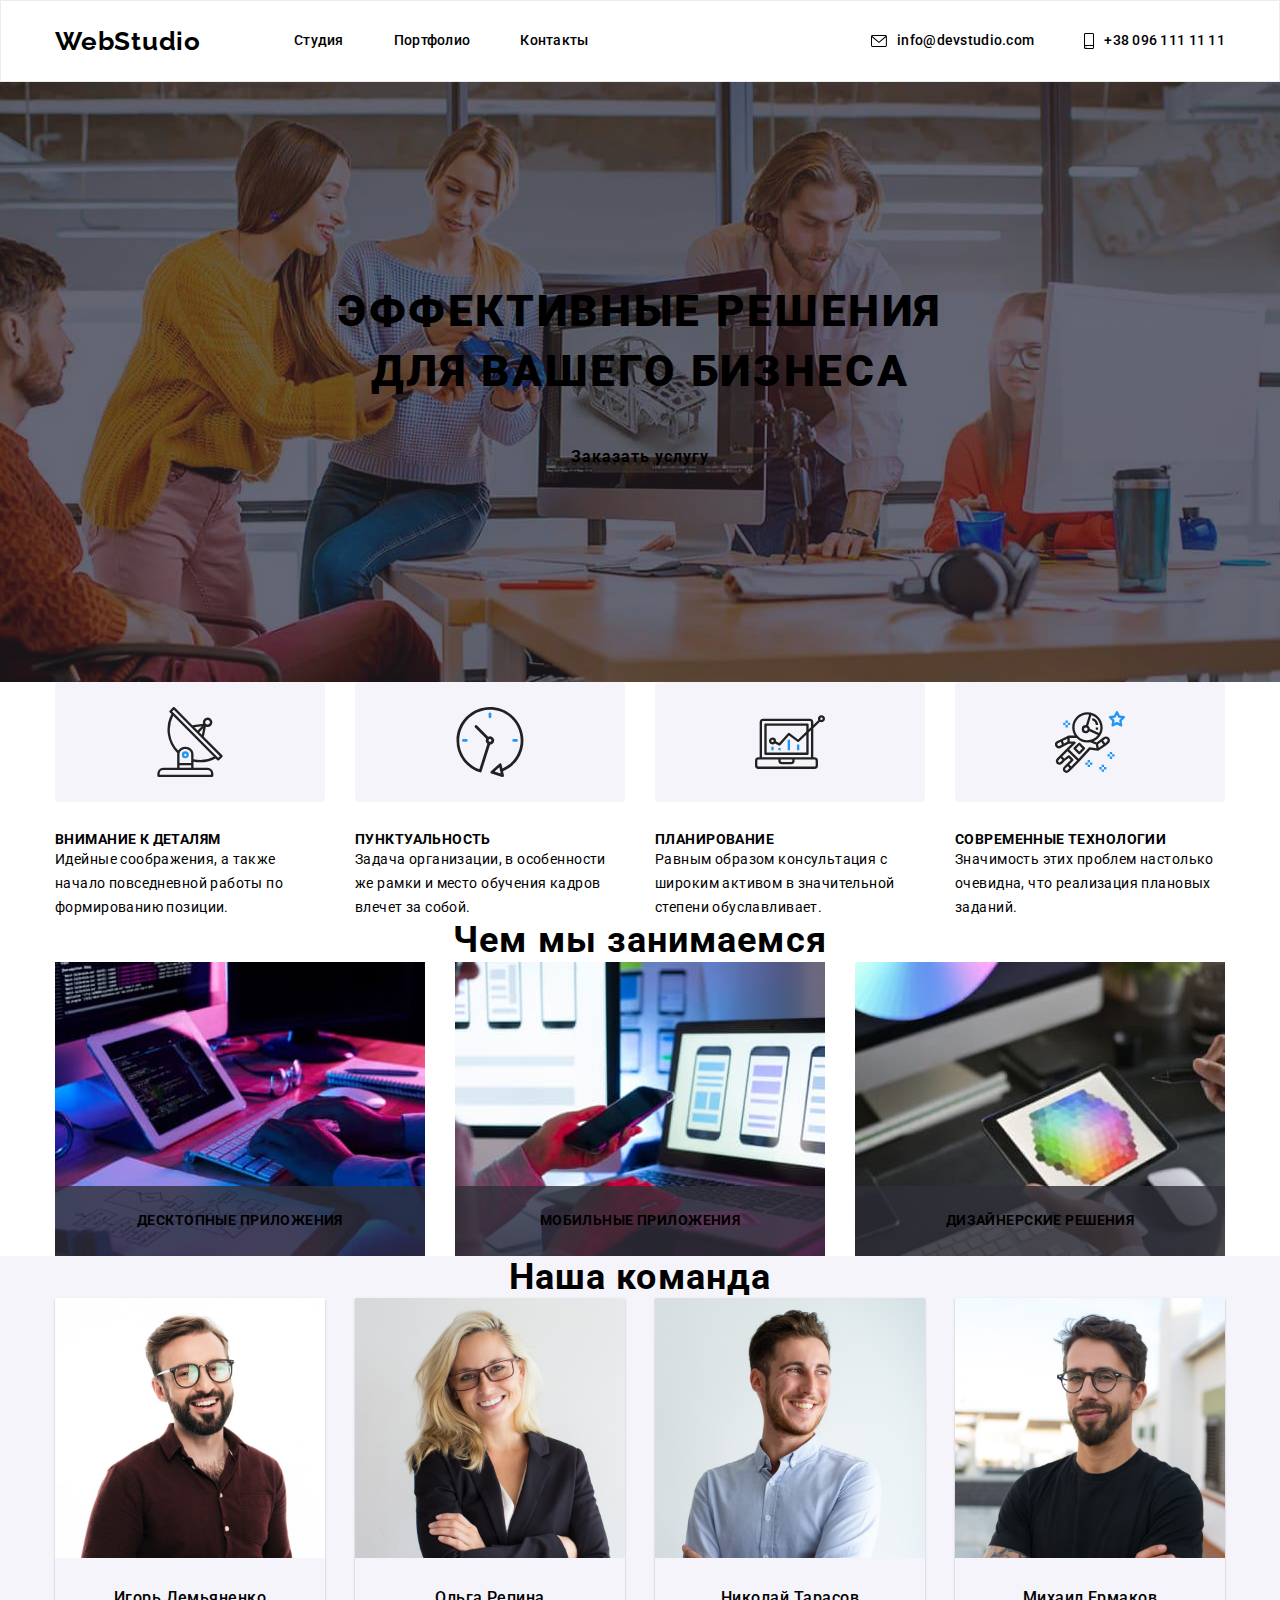
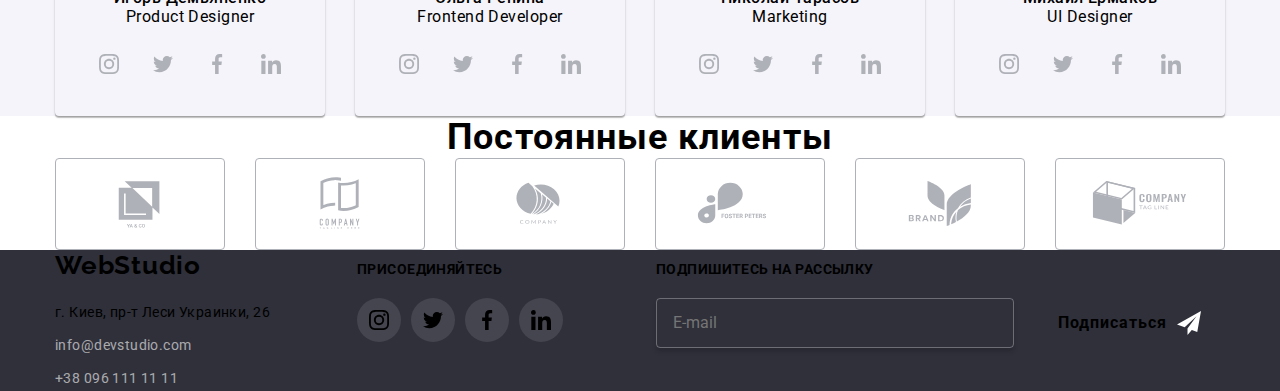
==== index.html @ 2fe1b552 "підключила main.min.css" ====
<!DOCTYPE html>
<html lang="ru">

<head>
    <meta charset="UTF-8">
    <meta http-equiv="X-UA-Compatible" content="IE=edge">
    <meta name="viewport" content="width=device-width, initial-scale=1.0">
    <link rel="stylesheet" href="https://cdnjs.cloudflare.com/ajax/libs/modern-normalize/1.1.0/modern-normalize.min.css">
    <link rel="preconnect" href="https://fonts.googleapis.com">
    <link rel="preconnect" href="https://fonts.gstatic.com" crossorigin>
    <link
        href="https://fonts.googleapis.com/css2?family=Montserrat:wght@400;700&family=Raleway:wght@700&family=Roboto:wght@400;500;700;900&display=swap"
        rel="stylesheet">
    <!-- <link rel="stylesheet" href="./css/styles.css"> -->
    <link rel="stylesheet" href="./css/main.min.css">
    <title>WebStudio</title>
</head>

<body>
    <!-- Шапкpа страницы -->
    <header class="header">
        <div class="container">
        <nav class="navigation">
            <a href="./index.html" class="logo-blue link">Web<span class="logo-black link">Studio</span></a>
            <ul class="site-navigation-list">
                <li class="header-item-site"><a class="site-navigation current link" href="./index.html"><span class="studio-blue">Студия</span></a></li>
                <li class="header-item-site"><a class="site-navigation link" href="./portfolio.html">Портфолио</a></li>
                <li class="header-item-site"><a class="site-navigation link" href="">Контакты</a></li>
            </ul>
        </nav>
            <ul class="auth-navigation-list">
                <li class="header-item-auth">
                    <a class="auth-navigation link" href="mail:info@devstudio.com">
                        <svg class="auth-navigation-icon" width="16" height="12">
                            <use href="./images/icons.svg#icon-envelope"></use>
                        </svg>info@devstudio.com
                    </a>
                </li>
                <li class="header-item-auth">
                    <a class="auth-navigation link" href="tel:+380961111111">
                        <svg class="auth-navigation-icon" width="10" height="16">
                            <use href="./images/icons.svg#icon-smartphone"></use>
                        </svg>+38 096 111 11 11
                    </a>
                </li>
            </ul>
        </div>    
    </header>
    <!-- Уникальный контент страницы -->
    <main>
    <!-- Герой -->
        <section class="hero">
            <div class="container">
            <h1 class="hero-title">Эффективные решения для вашего бизнеса</h1>
            <button type="button" class="hero-btn" data-modal-open>Заказать услугу</button>
            </div>
        </section>
        <section class="block-our-featires">
            <div class="container">
            <h2 class="visually-hidden">Наши особенности</h2>
            <ul class="list-our-featires">
                <li class="blok-title-list icon-antenna">
                    <h3 class="block-title-text">Внимание к деталям</h3>
                    <p class="block-title-text-about">Идейные соображения, а также начало повседневной работы по формированию позиции.</p>
                </li>
                <li class="blok-title-list icon-clock">
                    <h3 class="block-title-text">Пунктуальность</h3>
                    <p class="block-title-text-about">Задача организации, в особенности же рамки и место обучения кадров влечет за собой.</p>
                </li>
                <li class="blok-title-list icon-diagram">
                    <h3 class="block-title-text">Планирование</h3>
                    <p class="block-title-text-about">Равным образом консультация с широким активом в значительной степени обуславливает.</p>
                </li>
                <li class="blok-title-list icon-astronaut">
                    <h3 class="block-title-text">Современные технологии</h3>
                    <p class="block-title-text-about">Значимость этих проблем настолько очевидна, что реализация плановых заданий.</p>
                </li>
            </ul>
        </div>
        </section>
        <section class="block section">
            <div class="container">
            <h2 class="block-title">Чем мы занимаемся</h2>
            <ul class="block-list">
                <li class="blok-item">
                    <img src="./images/services-img-1.jpg" alt="Ноутбук" width="370">
                    <p class="images-description">ДЕСКТОПНЫЕ ПРИЛОЖЕНИЯ</p>
                </li>
                <li class="blok-item">
                    <img src="./images/services-img-2.jpg" alt="Андроид" width="370">
                    <p class="images-description">МОБИЛЬНЫЕ ПРИЛОЖЕНИЯ</p>
                </li>
                <li class="blok-item">
                    <img src="./images/services-img-3.jpg" alt="Планшет" width="370">
                    <p class="images-description">ДИЗАЙНЕРСКИЕ РЕШЕНИЯ</p>
                </li>
            </ul>
            </div>
        </section>
        <section class="block-our-team section">
            <div class="container">
            <h2 class="block-title">Наша команда</h2>
            <ul class="feature-list">
                <li class="feature-list-blok"><img class="feature-list-imges" src="./images/our-team-img-1.jpg" alt="Дизайнер" width="270" height="260">
                <div class="team-name-text">
                    <h3 class="name">Игорь Демьяненко</h3>
                    <p class="text" lang="en">Product Designer</p>
                    <ul class="social-networks">
                        <li class="social-networks-item">
                            <a href="" class="social-networks-link">
                                <svg class="social-networks-icon" width="20" height="20">
                                    <use href="./images/icons.svg#icon-instagram"></use>
                                </svg>
                            </a>
                        </li>
                        <li class="social-networks-item">
                            <a href="" class="social-networks-link">
                                <svg class="social-networks-icon" width="20" height="20">
                                    <use href="./images/icons.svg#icon-twitter"></use>
                                </svg>
                            </a>
                        </li>
                        <li class="social-networks-item">
                            <a href="" class="social-networks-link">
                                <svg class="social-networks-icon" width="20" height="20">
                                    <use href="./images/icons.svg#icon-facebook"></use>
                                </svg>
                            </a>
                        </li>
                        <li class="social-networks-item">
                            <a href="" class="social-networks-link">
                                <svg class="social-networks-icon" width="20" height="20">
                                    <use href="./images/icons.svg#icon-linkedin"></use>
                                </svg>
                            </a>
                        </li>              
                    </ul>    
                </div>
                </li>
                <li class="feature-list-blok"><img class="feature-list-imges" src="./images/our-team-img-2.jpg" alt="Разработчик" width="270" height="260">
                <div class="team-name-text">
                    <h3 class="name">Ольга Репина</h3>
                    <p class="text" lang="en">Frontend Developer</p>
                    <ul class="social-networks">
                        <li class="social-networks-item">
                            <a href="" class="social-networks-link">
                                <svg class="social-networks-icon" width="20" height="20">
                                    <use href="./images/icons.svg#icon-instagram"></use>
                                </svg>
                            </a>
                        </li>
                        <li class="social-networks-item">
                            <a href="" class="social-networks-link">
                                <svg class="social-networks-icon" width="20" height="20">
                                    <use href="./images/icons.svg#icon-twitter"></use>
                                </svg>
                            </a>
                        </li>
                        <li class="social-networks-item">
                            <a href="" class="social-networks-link">
                                <svg class="social-networks-icon" width="20" height="20">
                                    <use href="./images/icons.svg#icon-facebook"></use>
                                </svg>
                            </a>
                        </li>
                        <li class="social-networks-item">
                            <a href="" class="social-networks-link">
                                <svg class="social-networks-icon" width="20" height="20">
                                    <use href="./images/icons.svg#icon-linkedin"></use>
                                </svg>
                            </a>
                        </li>              
                    </ul>    
                </div>
                </li>
                <li class="feature-list-blok"><img class="feature-list-imges" src="./images/our-team-img-3.jpg" alt="Маркетолог" width="270" height="260">
                <div class="team-name-text">
                    <h3 class="name">Николай Тарасов</h3>
                    <p class="text" lang="en">Marketing</p>
                    <ul class="social-networks">
                        <li class="social-networks-item">
                            <a href="" class="social-networks-link">
                                <svg class="social-networks-icon" width="20" height="20">
                                    <use href="./images/icons.svg#icon-instagram"></use>
                                </svg>
                            </a>
                        </li>
                        <li class="social-networks-item">
                            <a href="" class="social-networks-link">
                                <svg class="social-networks-icon" width="20" height="20">
                                    <use href="./images/icons.svg#icon-twitter"></use>
                                </svg>
                            </a>
                        </li>
                        <li class="social-networks-item">
                            <a href="" class="social-networks-link">
                                <svg class="social-networks-icon" width="20" height="20">
                                    <use href="./images/icons.svg#icon-facebook"></use>
                                </svg>
                            </a>
                        </li>
                        <li class="social-networks-item">
                            <a href="" class="social-networks-link">
                                <svg class="social-networks-icon" width="20" height="20">
                                    <use href="./images/icons.svg#icon-linkedin"></use>
                                </svg>
                            </a>
                        </li>              
                    </ul>    
                </div>
                </li>
                <li class="feature-list-blok"><img class="feature-list-imges" src="./images/our-team-img-4.jpg" alt="Дизайнер интерфейсов" width="270" height="260">
                <div class="team-name-text">
                    <h3 class="name">Михаил Ермаков</h3>
                    <p class="text" lang="en">UI Designer</p>
                    <ul class="social-networks">
                        <li class="social-networks-item">
                            <a href="" class="social-networks-link">
                                <svg class="social-networks-icon" width="20" height="20">
                                    <use href="./images/icons.svg#icon-instagram"></use>
                                </svg>
                            </a>
                        </li>
                        <li class="social-networks-item">
                            <a href="" class="social-networks-link">
                                <svg class="social-networks-icon" width="20" height="20">
                                    <use href="./images/icons.svg#icon-twitter"></use>
                                </svg>
                            </a>
                        </li>
                        <li class="social-networks-item">
                            <a href="" class="social-networks-link">
                                <svg class="social-networks-icon" width="20" height="20">
                                    <use href="./images/icons.svg#icon-facebook"></use>
                                </svg>
                            </a>
                        </li>
                        <li class="social-networks-item">
                            <a href="" class="social-networks-link">
                                <svg class="social-networks-icon" width="20" height="20">
                                    <use href="./images/icons.svg#icon-linkedin"></use>
                                </svg>
                            </a>
                        </li>              
                    </ul>    
                </div>
                </li>
            </ul>
            </div>
        </section>
        <section class="block section">
            <div class="container">
            <h2 class="block-title">Постоянные клиенты</h2>
            <ul class="block-list-regular-customers">
                <li class="regular-customers-item">
                    <a href="" class="regular-customers-link">
                        <svg class="regular-costomers-icon" width="106" height="60">
                            <use href="./images/icons.svg#icon-yaco"></use>
                        </svg>
                    </a>
                </li>
                <li class="regular-customers-item">
                    <a href="" class="regular-customers-link">
                        <svg class="regular-costomers-icon" width="106" height="60">
                            <use href="./images/icons.svg#icon-tagline-here"></use>
                        </svg>
                    </a>
                </li>
                <li class="regular-customers-item">
                    <a href="" class="regular-customers-link">
                        <svg class="regular-costomers-icon" width="106" height="60">
                            <use href="./images/icons.svg#icon-company"></use>
                        </svg>
                    </a>
                </li>
                <li class="regular-customers-item">
                    <a href="" class="regular-customers-link" >
                        <svg class="regular-costomers-icon" width="106" height="60">
                            <use href="./images/icons.svg#icon-foster-peters"></use>
                        </svg>
                    </a>
                </li>
                <li class="regular-customers-item">
                    <a href="" class="regular-customers-link">
                        <svg class="regular-costomers-icon" width="106" height="60">
                            <use href="./images/icons.svg#icon-brand"></use>
                        </svg>
                    </a>
                </li>
                <li class="regular-customers-item">
                    <a href="" class="regular-customers-link">
                        <svg class="regular-costomers-icon" width="106" height="60">
                            <use href="./images/icons.svg#icon-tag-line"></use>
                        </svg>
                    </a>
                </li>                
            </ul>
            </div>
        </section>
    </main>
    <!-- Подвал страницы -->
    <footer class="footer">
        <div class="container">
            <div class="footer-options">
            <a href="./index.html" class="logo-blue link">Web<span class="logo-white link">Studio</span></a>
            <address class="location">
            <p class="location-text">г. Киев, пр-т Леси Украинки, 26</p>
            <ul>
                <li class="location-list-general"><a class="location-list link" href="mail:info@devstudio.com">info@devstudio.com</a></li>
                <li class="location-list-general"><a class="location-list link" href="tel:+380961111111">+38 096 111 11 11</a></li>
            </ul>
            </address>
            </div>
            <div class="footer-options">
            <strong class="join-text">ПРИСОЕДИНЯЙТЕСЬ</strong>
            <ul class="social-networks">
                <li class="social-networks-item">
                    <a href="" class="social-networks-link join-color">
                        <svg class="social-networks-icon" width="20" height="20">
                            <use href="./images/icons.svg#icon-instagram"></use>
                        </svg>
                    </a>
                </li>
                <li class="social-networks-item">
                    <a href="" class="social-networks-link join-color">
                        <svg class="social-networks-icon" width="20" height="20">
                            <use href="./images/icons.svg#icon-twitter"></use>
                        </svg>
                    </a>
                </li>
                <li class="social-networks-item">
                    <a href="" class="social-networks-link join-color">
                        <svg class="social-networks-icon" width="20" height="20">
                            <use href="./images/icons.svg#icon-facebook"></use>
                        </svg>
                    </a>
                </li>
                <li class="social-networks-item">
                    <a href="" class="social-networks-link join-color">
                        <svg class="social-networks-icon" width="20" height="20">
                            <use href="./images/icons.svg#icon-linkedin"></use>
                        </svg>
                    </a>
                </li>              
            </ul>  
            </div>
            <div class="options">
                <strong class="join-text">ПОДПИШИТЕСЬ НА РАССЫЛКУ</strong>
                <div class="subscription">
                    <input type="email" 
                    class="subscription-input" 
                    name="user-mail"
                    placeholder="E-mail"/>
                    <button type="submit" class="subscription-btn hero-btn">Подписаться
                    <svg class="button-icon-subscribe" width="24" height="24">
                        <use href="./images/icons.svg#icon-subscribe"></use>
                    </svg></button>
                </div>            
            </div>
        </div>
    </footer>
    <!--Модальное окно-->
    <div class="bacdrop is-hidden" data-modal>
        <div class="modal">
            <button type="button" class="modal-close-btn" data-modal-close>
                <svg class="button-close-icon" width="18" height="18">
                    <use href="./images/icons.svg#icon-close-black"></use>
                </svg>
            </button>
            <p class="modall-title">Оставьте свои данные, мы вам перезвоним</p>
            <form class="modall-form" autocomplete="off">
            <label class="title-input" for="user-name">Имя
                <span class="input-wrap">
                <input type="text" class="modall-input" 
                    name="user-name" 
                    id="user-name" 
                    required/>
                    <svg class="input-icon" width="18" height="18">
                        <use href="./images/icons.svg#icon-person-black"></use>
                    </svg>
                </span>        
            </label>        
            <label class="title-input" for="user-tel">Телефон
                <span class="input-wrap">        
                <input type="tel" class="modall-input" 
                    name="user-tel" id="user-tel"
                    required
                    minlength="10"
                    title="+380 (95) 111-11-11"
                    pattern="[\+]\d{3}\s[\(]\d{2}[\)]\s\d{3}[\-]\d{2}[\-]\d{2}"/>
                    <svg class="input-icon" width="18" height="18">
                        <use href="./images/icons.svg#icon-phone-black"></use>
                    </svg>
                </span>    
            </label>
            <label class="title-input" for="user-mail">Почта
                <span class="input-wrap">    
                <input type="email" class="modall-input" 
                    name="user-mail" id="user-mail"/>
                    <svg class="input-icon" width="18" height="18">
                        <use href="./images/icons.svg#icon-email-black"></use>
                    </svg>
                </span>    
            </label>
            <label class="title-input" for="modal-text">Комментарий
                <textarea name="modal-text" 
                id="modal-text" 
                class="modal-text"
                placeholder="Введите текст"></textarea>
            </label>
            <div class="modal-field">
            <input type="checkbox" class="input-chek visually-hidden" name="privacy" id="privacy" >
            <label for="privacy" class="check-text">Соглашаюсь с рассылкой и принимаю&nbsp<a href="">Условия договора</a>
            </label>
            </div>
               <button type="submit" class="modall-btn hero-btn">Отправить</button>

            </form>
    </div>
    <script src="./js/modal.js"></script>
</body>

</html>
---- css/styles.css ----
:root {
--primary-text-color: #212121;
--title-text-color: #757575;
--accent-color: #2196F3;
--hero-text-color: #FFFFFF;
--typical-margin-mini: 4px;
--typical-margin-midi: 10px;
--typical-margin-maxi: 50px;
--typical-padding-midi: 60px;
--typical-padding-maxi: 94px;
--time-variable: cubic-bezier(0.4, 0, 0.2, 1);
}

p,
h1,
h2,
h3,
h4,
h5,
h6 {
    margin: 0;
}

ul,
ol {
    margin: 0;
    padding-left: 0;
}
body {
    font-family: Roboto, Tahoma, sans-serif;
    color: var(--title-text-color);
    font-weight: 400;
    font-size: 14px;
    line-height: 1.71;
    letter-spacing: 0.03em;

    margin: 0;
}
 img {
     display: block;
 }

.visually-hidden {
    position: absolute;
    white-space: nowrap;
    width: 1px;
    height: 1px;
    overflow: hidden;
    border: 0;
    padding: 0;
    clip: rect(0 0 0 0);
    clip-path: inset(50%);
    margin: -1px;
}

.container {
    width: 1200px;
    padding-left: 15px;
    padding-right: 15px;
    margin: 0 auto;
}


/*-----------------------HEADER----------------------*/

header { 
    background-color: var(--hero-text-color);
    border: 1px solid #ECECEC;
}
        
ul {
    list-style: none;
}

.link {
    text-decoration: none;
}

.section {
    padding-top:var(--typical-padding-maxi);
    padding-bottom:var(--typical-padding-maxi);
}  
    
.logo-blue {
    display: flex;
    align-items: center;

        
    color: var(--accent-color);
    font-family: Raleway, Tahoma, sans-serif;
    font-weight: 700;
    font-size: 26px;
    line-height: 1.19;
    letter-spacing: 0.03em;

    margin-right: 93px;
}

.logo-black {
    color: #000000;
} 

.studio-blue {
    color: var(--accent-color);
}

.portfolio-blue {
    color: var(--accent-color);
}

.header .container {  
    display: flex;
    align-items: center;    
}
 
.navigation {
    display: flex;    
}

.site-navigation-list {
    display: flex;
    align-items: center;
}

.header-item-site:not(:last-child) {
    margin-right: 50px;
}

.header-item-site {
    position: relative;
}

.current::after {
    content: "";
    position: absolute;
    bottom: -1px;
    display: block;
    width: 100%;
    height: 4px;  
    border-radius: 4px;    
    background-color: var(--accent-color);
}

.site-navigation {
    transition: color 250ms var(--time-variable);

    display:block;

    color: var(--primary-text-color);
    font-weight: 500;
    font-size: 14px;
    line-height: 1.14;
    letter-spacing: 0.02em;

    padding-top: 32px;
    padding-bottom: 32px;
}

.site-navigation:hover,
.site-navigation:focus {
    color: var(--accent-color);
}

.auth-navigation-list {
    display: flex;
    margin-left: auto;   
}

.header-item-auth:not(:first-child) {
    margin-left: 50px;
}

.auth-navigation {
    transition: color 250ms var(--time-variable);

    color: var(--title-text-color);
    font-weight: 500;
    font-size: 14px;
    line-height: 1.14;
    letter-spacing: 0.02em;

    display: flex;
    justify-content: center;
    align-items: center;
    fill: #757575;
}

.auth-navigation-icon {
    fill: currentColor;
    margin-right: 10px;
}

.auth-navigation:hover,
.auth-navigation:focus {
    color: var(--accent-color);
    
}

/*-----------------------HERO----------------------*/
.hero {
    max-width: 1600px;
    margin-left: auto;
    margin-right: auto; 
    background-color: #2F303A;
    background-image: linear-gradient(
            rgba(47, 48, 58, 0.4),
            rgba(47, 48, 58, 0.4)), 
    url(../images/team-work-img.jpg);  
    background-repeat: no-repeat;  
    background-position: center;
    background-size: cover;
   
    padding-top: 200px;
    padding-bottom: 200px;
}    
   
.hero-title {
    color: var(--hero-text-color);
    font-weight: 900;
    font-size: 44px;
    line-height: 1.36;             
    text-align: center;
    letter-spacing: 0.06em;
    text-transform: uppercase; 

    max-width: 696px;
    margin-bottom: 30px;     
    margin-left: auto;
    margin-right: auto;      
}

.hero-btn {
    transition: box-shadow 250ms var(--time-variable), 
    background-color 250ms var(--time-variable);

    color: var(--hero-text-color);
    background-color: var(--accent-color);
       
    cursor: pointer;
    font-family: inherit;
    font-weight: 700;
    font-size: 16px;
    line-height: 1.88;            
    display: flex;
    align-items: center;
    text-align: center;
    letter-spacing: 0.06em;

    margin: 0 auto;
    display: block;  
    
    border: 0px;
    border-radius: 4px;
    padding: 10px 32px;
}

.hero-btn:hover,
.hero-btn:focus {
    background-color: #188CE8;
    box-shadow: 0px 4px 4px rgba(0, 0, 0, 0.15);
}



/*-----------------------SECTION----------------------*/
.block-our-featires {
    padding-top: var(--typical-padding-maxi);
}

.list-our-featires {
    display: flex;
    margin-right: -30px;
}

.blok-title-list {
    flex-basis: calc(100% / 4 - 30px);
    margin-right: 30px;

}

.block-title {
    color: var(--primary-text-color);
    font-weight: 700;
    font-size: 36px;
    line-height: 1.17;
    text-align: center;
    letter-spacing: 0.03em;
    
    margin-bottom: var(--typical-margin-maxi);
}

.blok-title-list::before{
    display: block;
    content: "";
    height: 120px;
    background-size: contain;
    background-repeat: no-repeat;
    background-position: center;
    background-color: #F5F4FA;
    border-radius: 4px;
    margin-bottom: 30px;
    background-size: 70px;
}

.icon-antenna::before {
    background-image: url(../images/antenna.svg);
}

.icon-clock::before {
    background-image: url(../images/clock.svg);
}

.icon-diagram::before {
    background-image: url(../images/diagram.svg);
}

.icon-astronaut::before {
    background-image: url(../images/astronaut.svg);
}

.block-title-text {
    color: var(--primary-text-color);
    font-weight: 700;
    font-size: 14px;
    line-height: 1.14;
    letter-spacing: 0.03em;
    text-transform: uppercase;

    margin-bottom: var(--typical-margin-midi);
 }

.block-title-text-about {
    max-width: 270px;
}

.block-list {
    display: flex;
    margin-left: -30px; 
    flex-wrap: wrap; 
}

.blok-item {
    flex-basis: calc(100% / 3 - 30px);
    margin-left: 30px;
    position: relative;
}

.images-description {
    display: flex;
    align-items: center;
    justify-content: center;
    position: absolute;

    width: 100%;
    height: 70px;
    background-color: rgba(47, 48, 58, 0.8);
    bottom: 0;
    text-transform: uppercase;
    
    font-weight: 700;    
    line-height: 1.17;
    
    color: var(--hero-text-color);
}

/*------------------SECTION OUR TEAM----------------------*/
.block-our-team {
    background-color: #F5F4FA;
}

.feature-list {
    display: flex;
    margin-left: -30px;
}

.feature-list-blok {
    box-shadow: 0px 1px 3px rgba(0, 0, 0, 0.12), 0px 1px 1px rgba(0, 0, 0, 0.14), 0px 2px 1px rgba(0, 0, 0, 0.2);
    border-radius: 0px 0px 4px 4px;
    background: var(--hero-text-color);
    flex-basis: calc(100% / 4 - 30px);
    margin-left: 30px;
}

.feature-list .name {
    color: var(--primary-text-color);
    font-weight: 500;
    font-size: 16px;
    line-height: 1.19;        
    text-align: center;
    letter-spacing: 0.03em;

    margin-bottom: var(--typical-margin-midi);
}

.team-name-text {
    padding-top: 30px;
    padding-bottom: 30px;
}

.feature-list .text {
    font-size: 16px;
    line-height: 1.19;
    text-align: center;
    letter-spacing: 0.03em;
    margin-bottom: 16px;
}

.social-networks{
    display: flex;
    justify-content: center;
}

.social-networks-item + .social-networks-item {
    margin-left: 10px;
}

.social-networks-link {
    transition: background-color 250ms var(--time-variable),
    fill 250ms var(--time-variable);

    display: flex;
    justify-content: center;
    align-items: center;
    width: 44px;
    height: 44px;
    border-radius: 50%;
    fill: #AFB1B8;
    background-color: var(--hero-text-color);
 } 

.social-networks-link:hover,
.social-networks-link:focus {
    background-color: var(--accent-color);   
    fill: var(--hero-text-color);
}

/*-----------------------SECTION REGULAR CUSTOMERS----------------*/
.block-list-regular-customers {
    display: flex;
    justify-content: center;
    margin-left: -30px;
}

.regular-customers-item {
    flex-basis: calc(100% / 6 - 30px);
    margin-left: 30px;
}

.regular-customers-link {
    transition: fill 250ms var(--time-variable),
    border 250ms var(--time-variable);


    display: flex;
    justify-content: center;
    align-items: center;
    height: 92px;
    border: 1px solid #AFB1B8;
    border-radius: 4px;
    fill: #AFB1B8;
}

.regular-customers-link:hover,
.regular-customers-link:focus {
    fill: var(--accent-color);
    border: 1px solid var(--accent-color);
}

/*-----------------------SECTION PORTFOLIO----------------------*/
.block-portfolio-list-btn {
    display: flex;
    justify-content: center;
    margin-bottom: 50px;
}

.block-portfolio-btn {
    transition: color 250ms var(--time-variable), 
    background-color 250ms var(--time-variable),
    box-shadow 250ms var(--time-variable);

    border-radius: 4px; 
    border: 0px solid transparent;
    color: var(--primary-text-color);
    background-color: #F5F4FA;
    cursor: pointer;
    font-family: inherit;
    font-weight: 500;
    font-size: 16px;
    line-height: 1.63;
    text-align: center;
    letter-spacing: 0.03em;

    padding: 6px 22px;
}

.portfolio-button:not(:last-child) {
    margin-right: 8px;
}

.block-portfolio-btn:hover,
.block-portfolio-btn:focus {
    color: var(--hero-text-color);
    background-color: var(--accent-color);
    box-shadow: 0px 2px 2px rgba(0, 0, 0, 0.12),
    0px 1px 2px rgba(0, 0, 0, 0.08),
    0px 3px 1px rgba(0, 0, 0, 0.1);
}

.block-portfolio-images{
    margin-bottom: 0px;
}

.block-portfolio-list .title {
    color: var(--primary-text-color);
    font-weight: 700;
    font-size: 18px;
    line-height: 2;
    letter-spacing: 0.06em;

    margin-bottom: var(--typical-margin-mini);
}

.block-portfolio-list .topic {
    font-size: 16px;
    line-height: 1.88;
    letter-spacing: 0.03em;
}

.block-portfolio-card {
    flex-basis: calc(100% / 3 - 30px);
    margin-left: 30px;
    margin-bottom: 30px;
 }

 .block-portfolio-link {
    transition: box-shadow 250ms var(--time-variable);

    display: block;
 }

.block-portfolio-link:hover,
.block-portfolio-link:focus {
    box-shadow: 1px 4px 6px rgba(0, 0, 0, 0.16),
     0px 4px 4px rgba(0, 0, 0, 0.06),
     0px 1px 1px rgba(0, 0, 0, 0.12);
}

.block-portfolio-link:hover .portfolio-top-text,
.block-portfolio-link:focus .portfolio-top-text {
    transform: translateY(0);  
}

.portfolio-top-wrap {
    position: relative;
    overflow: hidden;
}

.portfolio-top-text {
    display: flex;
    align-items: center;

    position: absolute;
    top: 0;
    transform: translateY(100%);
    transition: transform 250ms var(--time-variable);
    
    font-size: 18px;
    line-height: 1.56;
           
    padding-right: 24px;
    padding-left: 24px;
    height: 100%;
   
    color: var(--hero-text-color);
    background-color: rgba(33, 150, 243, 0.9);
}

.title-topic {
    border: 1px solid #EEEEEE;
    border-top: none;
    padding: 20px 24px;
}

.block-portfolio-list {
    display: flex;
    flex-wrap: wrap;
    margin-left: -30px;
    margin-bottom: -30px;
}

/*-----------------------FOOTER----------------------*/
footer {
    background-color: #2F303A;

    padding-top: var(--typical-padding-midi);
    padding-bottom: var(--typical-padding-midi);
}

.logo-white {
    color: var(--hero-text-color);
    margin-right: 156px;
}
 
.footer .logo-blue {
    margin-right: 0;
}

.location {
    font-style: normal;

    margin-top: 20px;
}

.location-text {
    color: var(--hero-text-color);

    margin-bottom: 9px;
}

.location-list {
    transition: color 250ms var(--time-variable);

    color: rgba(255, 255, 255, 0.6);
    line-height: 1.71;
    letter-spacing: 0.03em;
}

.location-list:hover,
.location-list:focus {
    color: var(--accent-color);
}

.location-list-general:not(:last-child) {
    margin-bottom: 9px;
}

.join-text {
    display: block;
    font-weight: 700;
    font-style: 14px;
    line-height: 1.14;
    text-transform: uppercase;
    color: var(--hero-text-color);
    margin-bottom: 20px;  
}

.options {
    margin-left: 93px;
}

.subscription {
    display: flex;
}

.subscription-input {
    display: flex;
    padding: 15px 16px;
    width: 358px;
    height: 50px;
    border-radius: 4px;
    border: 1px Solid rgba(255, 255, 255, 0.3);
    box-shadow: 0px 4px 4px rgba(0, 0, 0, 0.15);
    background-color: transparent;
    outline: transparent;
    color: var(--hero-text-color);
    transition: border 250ms var(--time-variable),
    box-shadow 250ms var(--time-variable);
}

.subscription-input:focus {
    border: 1px Solid var(--accent-color);
    box-shadow: 0px 4px 4px rgba(0, 0, 0, 0.15);
}

.subscription-btn {
    display: flex;
    cursor: pointer;
    padding-top: 10px;
    padding-bottom: 10px;
    margin-left: 12px;
}

.subscription-input::placeholder {
    font-family: Roboto;
    font-weight: 400;
    font-size: 16px;
    line-height: 1.25;
    letter-spacing: 0.03;
    cursor: pointer;
    /* transition: color 250ms var(--time-variable); */
}

/* .subscription-input:focus::placeholder {
    color: var(--hero-text-color);
} */

.button-icon-subscribe {
    align-items: center;
    margin-left: 10px;
}

.footer .container {
    display: flex;
    align-items: baseline;
}

.join-color {
    background-color: rgba(255, 255, 255, 0.1);
    fill: var(--hero-text-color);
}
/* ------------------------------------------------- */

.bacdrop {
    position: fixed;
    top: 0;
    left: 0;
    width: 100%;
    height: 100%;
    background-color: rgba(0, 0, 0, 0.2);
    opacity: 1;
    transition: opacity 250ms var(--time-variable), 
    visibility 250ms var(--time-variable);
}

.bacdrop.is-hidden .modal {
    transform: translate(-50%, -50%) scaleX(0);
}

.modal {
    position: absolute;
    top: 50%;
    left: 50%;
    transform: translate(-50%, -50%) scaleX(1);
    width: 528px;
    min-height: 581px;
    background-color: var(--hero-text-color);
    border-radius: 4px;
    transition: transform 250ms var(--time-variable);
    padding: 40px;
}

.modal-close-btn {
    position: absolute;
    right: 8px;
    top: 8px;
    width: 30px;
    height: 30px;
    border: 1px solid rgba(0, 0, 0, 0.1);
    border-radius: 50%;
    background-color: var(--hero-text-color);
    display: flex;
    align-items: center;
    justify-content: center;
    cursor: pointer;
    transition: background-color 250ms var(--time-variable),
    fill 250ms var(--time-variable);
}

.modal-close-btn:hover,
.modal-close-btn:focus {
    background-color: var(--accent-color);
    fill: var(--hero-text-color);
}

.is-hidden {
    opacity: 0;
    visibility: hidden;
    pointer-events: none;
}

.modall-title {
    font-weight: 700;
    font-size: 20px;
    line-height: 1.15;
    text-align: center;
        
    color: #212121;

    margin-bottom: 12px;
}

.modall-input {
    font-family: 'Roboto';
    font-size: 14px;
    line-height: 1.14;
    letter-spacing: 0.01em;  
    width: 100%;
    height: 40px;
    padding: 0 0 0 42px;
    border-radius: 4px;
    border: 1px Solid rgba(33, 33, 33, 0.2);
    background-color: transparent;
    outline: transparent;
    transition: border-color 250ms var(--time-variable);
}

.modall-input:focus {
    border-color: var(--accent-color);
}

.title-input {
    font-size: 12px;
    line-height: 1.17;
    letter-spacing: 0.01em;
    color: #757575;
    margin-bottom: 4px;
}

.input-wrap {
    position: relative;
    display: block;
    margin-bottom: 10px;    
}

.input-icon {
    position: absolute;
    left: 15px;
    top: 50%;
    transform: translateY(-50%);
    transition: fill 250ms var(--time-variable);
}

.modall-input:focus + .input-icon {
    fill: var(--accent-color);
}

.modal-text {
    font-family: 'Roboto';
    font-size: 14px;
    line-height: 1.14;
    letter-spacing: 0.01em;  
    width: 100%;
    height: 120px;
    border-radius: 4px;
    border: 1px Solid rgba(33, 33, 33, 0.2);
    resize: none;
    padding: 12px 16px;
    transition: border-color 250ms var(--time-variable);
    margin-bottom: 20px;
    outline: none;
}

.modal-text:focus {
    border-color: var(--accent-color);
}

.modal-text::placeholder {
    font-size: 12px;
    line-height: 1.17;
    letter-spacing: 0.01em;
    color: rgba(117, 117, 117, 0.5);
}

.modal-field {
    display: flex;
    justify-content: center;
    margin-bottom: 30px;
}

.check-text::before {
    content: '';
    width: 16px;
    height: 15px;
    border: 2px Solid #000000;
    border-radius: 2px;
    margin-right: 8px;
    transition: border-color 250ms var(--time-variable),
    box-shadow 250ms var(--time-variable);
}

.input-chek:checked + .check-text::before {
    background-color: var(--accent-color);
    background-image: url(../images/vector.svg);
    background-repeat: no-repeat;
    background-position: center;
    border: none;
}

.input-chek:focus + .check-text::before {
    border-color: var(--accent-color) ;
    box-shadow: 0px 4px 4px rgba(0, 0, 0, 0.15);
    
} 

.check-text {
    display: flex;
    align-items: center;
    /* font-size: 14px;
    line-height: 1.71;
    letter-spacing: 0.03em;
    color: var(--title-text-color); */
}

.check-text a {
    color: var(--accent-color);
    transition: text-decoration 250ms var(--time-variable);

}

.check-text a:hover {
    text-decoration: none;
}

.modall-btn {
    padding: 10px 55px;
    box-shadow: 0px 4px 4px rgba(0, 0, 0, 0.15);
}
---- css/main.min.css ----
root{--primary-text-color: #212121;--title-text-color: #757575;--accent-color: #2196F3;--hero-text-color: #FFFFFF;--typical-margin-mini: 4px;--typical-margin-midi: 10px;--typical-margin-maxi: 50px;--typical-padding-midi: 60px;--typical-padding-maxi: 94px;--time-variable: cubic-bezier(0.4, 0, 0.2, 1)}p,h1,h2,h3,h4,h5,h6{margin:0}ul,ol{margin:0;padding-left:0}body{font-family:Roboto,Tahoma,sans-serif;color:var(--title-text-color);font-weight:400;font-size:14px;line-height:1.71;letter-spacing:.03em;margin:0}img{display:block}.visually-hidden{position:absolute;white-space:nowrap;width:1px;height:1px;overflow:hidden;border:0;padding:0;clip:rect(0 0 0 0);clip-path:inset(50%);margin:-1px}.container{width:1200px;padding-left:15px;padding-right:15px;margin:0 auto}header{background-color:var(--hero-text-color);border:1px solid #ececec}ul{list-style:none}.link{text-decoration:none}.section{padding-top:var(--typical-padding-maxi);padding-bottom:var(--typical-padding-maxi)}.logo-blue{display:flex;align-items:center;color:var(--accent-color);font-family:Raleway,Tahoma,sans-serif;font-weight:700;font-size:26px;line-height:1.19;letter-spacing:.03em;margin-right:93px}.logo-black{color:#000}.studio-blue{color:var(--accent-color)}.portfolio-blue{color:var(--accent-color)}.header .container{display:flex;align-items:center}.navigation{display:flex}.site-navigation-list{display:flex;align-items:center}.header-item-site:not(:last-child){margin-right:50px}.header-item-site{position:relative}.current::after{content:"";position:absolute;bottom:-1px;display:block;width:100%;height:4px;border-radius:4px;background-color:var(--accent-color)}.site-navigation{transition:color 250ms var(--time-variable);display:block;color:var(--primary-text-color);font-weight:500;font-size:14px;line-height:1.14;letter-spacing:.02em;padding-top:32px;padding-bottom:32px}.site-navigation:hover,.site-navigation:focus{color:var(--accent-color)}.auth-navigation-list{display:flex;margin-left:auto}.header-item-auth:not(:first-child){margin-left:50px}.auth-navigation{transition:color 250ms var(--time-variable);color:var(--title-text-color);font-weight:500;font-size:14px;line-height:1.14;letter-spacing:.02em;display:flex;justify-content:center;align-items:center;fill:#757575}.auth-navigation-icon{fill:currentColor;margin-right:10px}.auth-navigation:hover,.auth-navigation:focus{color:var(--accent-color)}.hero{max-width:1600px;margin-left:auto;margin-right:auto;background-color:#2f303a;background-image:linear-gradient(rgba(47, 48, 58, 0.4), rgba(47, 48, 58, 0.4)),url(../images/team-work-img.jpg);background-repeat:no-repeat;background-position:center;background-size:cover;padding-top:200px;padding-bottom:200px}.hero-title{color:var(--hero-text-color);font-weight:900;font-size:44px;line-height:1.36;text-align:center;letter-spacing:.06em;text-transform:uppercase;max-width:696px;margin-bottom:30px;margin-left:auto;margin-right:auto}.hero-btn{transition:box-shadow 250ms var(--time-variable),background-color 250ms var(--time-variable);color:var(--hero-text-color);background-color:var(--accent-color);cursor:pointer;font-family:inherit;font-weight:700;font-size:16px;line-height:1.88;display:flex;align-items:center;text-align:center;letter-spacing:.06em;margin:0 auto;display:block;border:0px;border-radius:4px;padding:10px 32px}.hero-btn:hover,.hero-btn:focus{background-color:#188ce8;box-shadow:0px 4px 4px rgba(0,0,0,.15)}.block-our-featires{padding-top:var(--typical-padding-maxi)}.list-our-featires{display:flex;margin-right:-30px}.blok-title-list{flex-basis:calc(25% - 30px);margin-right:30px}.block-title{color:var(--primary-text-color);font-weight:700;font-size:36px;line-height:1.17;text-align:center;letter-spacing:.03em;margin-bottom:var(--typical-margin-maxi)}.blok-title-list::before{display:block;content:"";height:120px;background-size:contain;background-repeat:no-repeat;background-position:center;background-color:#f5f4fa;border-radius:4px;margin-bottom:30px;background-size:70px}.icon-antenna::before{background-image:url(../images/antenna.svg)}.icon-clock::before{background-image:url(../images/clock.svg)}.icon-diagram::before{background-image:url(../images/diagram.svg)}.icon-astronaut::before{background-image:url(../images/astronaut.svg)}.block-title-text{color:var(--primary-text-color);font-weight:700;font-size:14px;line-height:1.14;letter-spacing:.03em;text-transform:uppercase;margin-bottom:var(--typical-margin-midi)}.block-title-text-about{max-width:270px}.block-list{display:flex;margin-left:-30px;flex-wrap:wrap}.blok-item{flex-basis:calc(33.3333333333% - 30px);margin-left:30px;position:relative}.images-description{display:flex;align-items:center;justify-content:center;position:absolute;width:100%;height:70px;background-color:rgba(47,48,58,.8);bottom:0;text-transform:uppercase;font-weight:700;line-height:1.17;color:var(--hero-text-color)}.block-our-team{background-color:#f5f4fa}.feature-list{display:flex;margin-left:-30px}.feature-list-blok{box-shadow:0px 1px 3px rgba(0,0,0,.12),0px 1px 1px rgba(0,0,0,.14),0px 2px 1px rgba(0,0,0,.2);border-radius:0px 0px 4px 4px;background:var(--hero-text-color);flex-basis:calc(25% - 30px);margin-left:30px}.feature-list .name{color:var(--primary-text-color);font-weight:500;font-size:16px;line-height:1.19;text-align:center;letter-spacing:.03em;margin-bottom:var(--typical-margin-midi)}.team-name-text{padding-top:30px;padding-bottom:30px}.feature-list .text{font-size:16px;line-height:1.19;text-align:center;letter-spacing:.03em;margin-bottom:16px}.social-networks{display:flex;justify-content:center}.social-networks-item+.social-networks-item{margin-left:10px}.social-networks-link{transition:background-color 250ms var(--time-variable),fill 250ms var(--time-variable);display:flex;justify-content:center;align-items:center;width:44px;height:44px;border-radius:50%;fill:#afb1b8;background-color:var(--hero-text-color)}.social-networks-link:hover,.social-networks-link:focus{background-color:var(--accent-color);fill:var(--hero-text-color)}.block-list-regular-customers{display:flex;justify-content:center;margin-left:-30px}.regular-customers-item{flex-basis:calc(16.6666666667% - 30px);margin-left:30px}.regular-customers-link{transition:fill 250ms var(--time-variable),border 250ms var(--time-variable);display:flex;justify-content:center;align-items:center;height:92px;border:1px solid #afb1b8;border-radius:4px;fill:#afb1b8}.regular-customers-link:hover,.regular-customers-link:focus{fill:var(--accent-color);border:1px solid var(--accent-color)}.block-portfolio-list-btn{display:flex;justify-content:center;margin-bottom:50px}.block-portfolio-btn{transition:color 250ms var(--time-variable),background-color 250ms var(--time-variable),box-shadow 250ms var(--time-variable);border-radius:4px;border:0px solid rgba(0,0,0,0);color:var(--primary-text-color);background-color:#f5f4fa;cursor:pointer;font-family:inherit;font-weight:500;font-size:16px;line-height:1.63;text-align:center;letter-spacing:.03em;padding:6px 22px}.portfolio-button:not(:last-child){margin-right:8px}.block-portfolio-btn:hover,.block-portfolio-btn:focus{color:var(--hero-text-color);background-color:var(--accent-color);box-shadow:0px 2px 2px rgba(0,0,0,.12),0px 1px 2px rgba(0,0,0,.08),0px 3px 1px rgba(0,0,0,.1)}.block-portfolio-images{margin-bottom:0px}.block-portfolio-list .title{color:var(--primary-text-color);font-weight:700;font-size:18px;line-height:2;letter-spacing:.06em;margin-bottom:var(--typical-margin-mini)}.block-portfolio-list .topic{font-size:16px;line-height:1.88;letter-spacing:.03em}.block-portfolio-card{flex-basis:calc(33.3333333333% - 30px);margin-left:30px;margin-bottom:30px}.block-portfolio-link{transition:box-shadow 250ms var(--time-variable);display:block}.block-portfolio-link:hover,.block-portfolio-link:focus{box-shadow:1px 4px 6px rgba(0,0,0,.16),0px 4px 4px rgba(0,0,0,.06),0px 1px 1px rgba(0,0,0,.12)}.block-portfolio-link:hover .portfolio-top-text,.block-portfolio-link:focus .portfolio-top-text{transform:translateY(0)}.portfolio-top-wrap{position:relative;overflow:hidden}.portfolio-top-text{display:flex;align-items:center;position:absolute;top:0;transform:translateY(100%);transition:transform 250ms var(--time-variable);font-size:18px;line-height:1.56;padding-right:24px;padding-left:24px;height:100%;color:var(--hero-text-color);background-color:rgba(33,150,243,.9)}.title-topic{border:1px solid #eee;border-top:none;padding:20px 24px}.block-portfolio-list{display:flex;flex-wrap:wrap;margin-left:-30px;margin-bottom:-30px}footer{background-color:#2f303a;padding-top:var(--typical-padding-midi);padding-bottom:var(--typical-padding-midi)}.logo-white{color:var(--hero-text-color);margin-right:156px}.footer .logo-blue{margin-right:0}.location{font-style:normal;margin-top:20px}.location-text{color:var(--hero-text-color);margin-bottom:9px}.location-list{transition:color 250ms var(--time-variable);color:rgba(255,255,255,.6);line-height:1.71;letter-spacing:.03em}.location-list:hover,.location-list:focus{color:var(--accent-color)}.location-list-general:not(:last-child){margin-bottom:9px}.join-text{display:block;font-weight:700;font-style:14px;line-height:1.14;text-transform:uppercase;color:var(--hero-text-color);margin-bottom:20px}.options{margin-left:93px}.subscription{display:flex}.subscription-input{display:flex;padding:15px 16px;width:358px;height:50px;border-radius:4px;border:1px Solid rgba(255,255,255,.3);box-shadow:0px 4px 4px rgba(0,0,0,.15);background-color:rgba(0,0,0,0);outline:rgba(0,0,0,0);color:var(--hero-text-color);transition:border 250ms var(--time-variable),box-shadow 250ms var(--time-variable)}.subscription-input:focus{border:1px Solid var(--accent-color);box-shadow:0px 4px 4px rgba(0,0,0,.15)}.subscription-btn{display:flex;cursor:pointer;padding-top:10px;padding-bottom:10px;margin-left:12px}.subscription-input::placeholder{font-family:Roboto;font-weight:400;font-size:16px;line-height:1.25;letter-spacing:.03;cursor:pointer}.button-icon-subscribe{align-items:center;margin-left:10px}.footer .container{display:flex;align-items:baseline}.join-color{background-color:rgba(255,255,255,.1);fill:var(--hero-text-color)}.bacdrop{position:fixed;top:0;left:0;width:100%;height:100%;background-color:rgba(0,0,0,.2);opacity:1;transition:opacity 250ms var(--time-variable),visibility 250ms var(--time-variable)}.bacdrop.is-hidden .modal{transform:translate(-50%, -50%) scaleX(0)}.modal{position:absolute;top:50%;left:50%;transform:translate(-50%, -50%) scaleX(1);width:528px;min-height:581px;background-color:var(--hero-text-color);border-radius:4px;transition:transform 250ms var(--time-variable);padding:40px}.modal-close-btn{position:absolute;right:8px;top:8px;width:30px;height:30px;border:1px solid rgba(0,0,0,.1);border-radius:50%;background-color:var(--hero-text-color);display:flex;align-items:center;justify-content:center;cursor:pointer;transition:background-color 250ms var(--time-variable),fill 250ms var(--time-variable)}.modal-close-btn:hover,.modal-close-btn:focus{background-color:var(--accent-color);fill:var(--hero-text-color)}.is-hidden{opacity:0;visibility:hidden;pointer-events:none}.modall-title{font-weight:700;font-size:20px;line-height:1.15;text-align:center;color:#212121;margin-bottom:12px}.modall-input{font-family:"Roboto";font-size:14px;line-height:1.14;letter-spacing:.01em;width:100%;height:40px;padding:0 0 0 42px;border-radius:4px;border:1px Solid rgba(33,33,33,.2);background-color:rgba(0,0,0,0);outline:rgba(0,0,0,0);transition:border-color 250ms var(--time-variable)}.modall-input:focus{border-color:var(--accent-color)}.title-input{font-size:12px;line-height:1.17;letter-spacing:.01em;color:#757575;margin-bottom:4px}.input-wrap{position:relative;display:block;margin-bottom:10px}.input-icon{position:absolute;left:15px;top:50%;transform:translateY(-50%);transition:fill 250ms var(--time-variable)}.modall-input:focus+.input-icon{fill:var(--accent-color)}.modal-text{font-family:"Roboto";font-size:14px;line-height:1.14;letter-spacing:.01em;width:100%;height:120px;border-radius:4px;border:1px Solid rgba(33,33,33,.2);resize:none;padding:12px 16px;transition:border-color 250ms var(--time-variable);margin-bottom:20px;outline:none}.modal-text:focus{border-color:var(--accent-color)}.modal-text::placeholder{font-size:12px;line-height:1.17;letter-spacing:.01em;color:rgba(117,117,117,.5)}.modal-field{display:flex;justify-content:center;margin-bottom:30px}.check-text::before{content:"";width:16px;height:15px;border:2px Solid #000;border-radius:2px;margin-right:8px;transition:border-color 250ms var(--time-variable),box-shadow 250ms var(--time-variable)}.input-chek:checked+.check-text::before{background-color:var(--accent-color);background-image:url(../images/vector.svg);background-repeat:no-repeat;background-position:center;border:none}.input-chek:focus+.check-text::before{border-color:var(--accent-color);box-shadow:0px 4px 4px rgba(0,0,0,.15)}.check-text{display:flex;align-items:center}.check-text a{color:var(--accent-color);transition:text-decoration 250ms var(--time-variable)}.check-text a:hover{text-decoration:none}.modall-btn{padding:10px 55px;box-shadow:0px 4px 4px rgba(0,0,0,.15)}/*# sourceMappingURL=main.min.css.map */
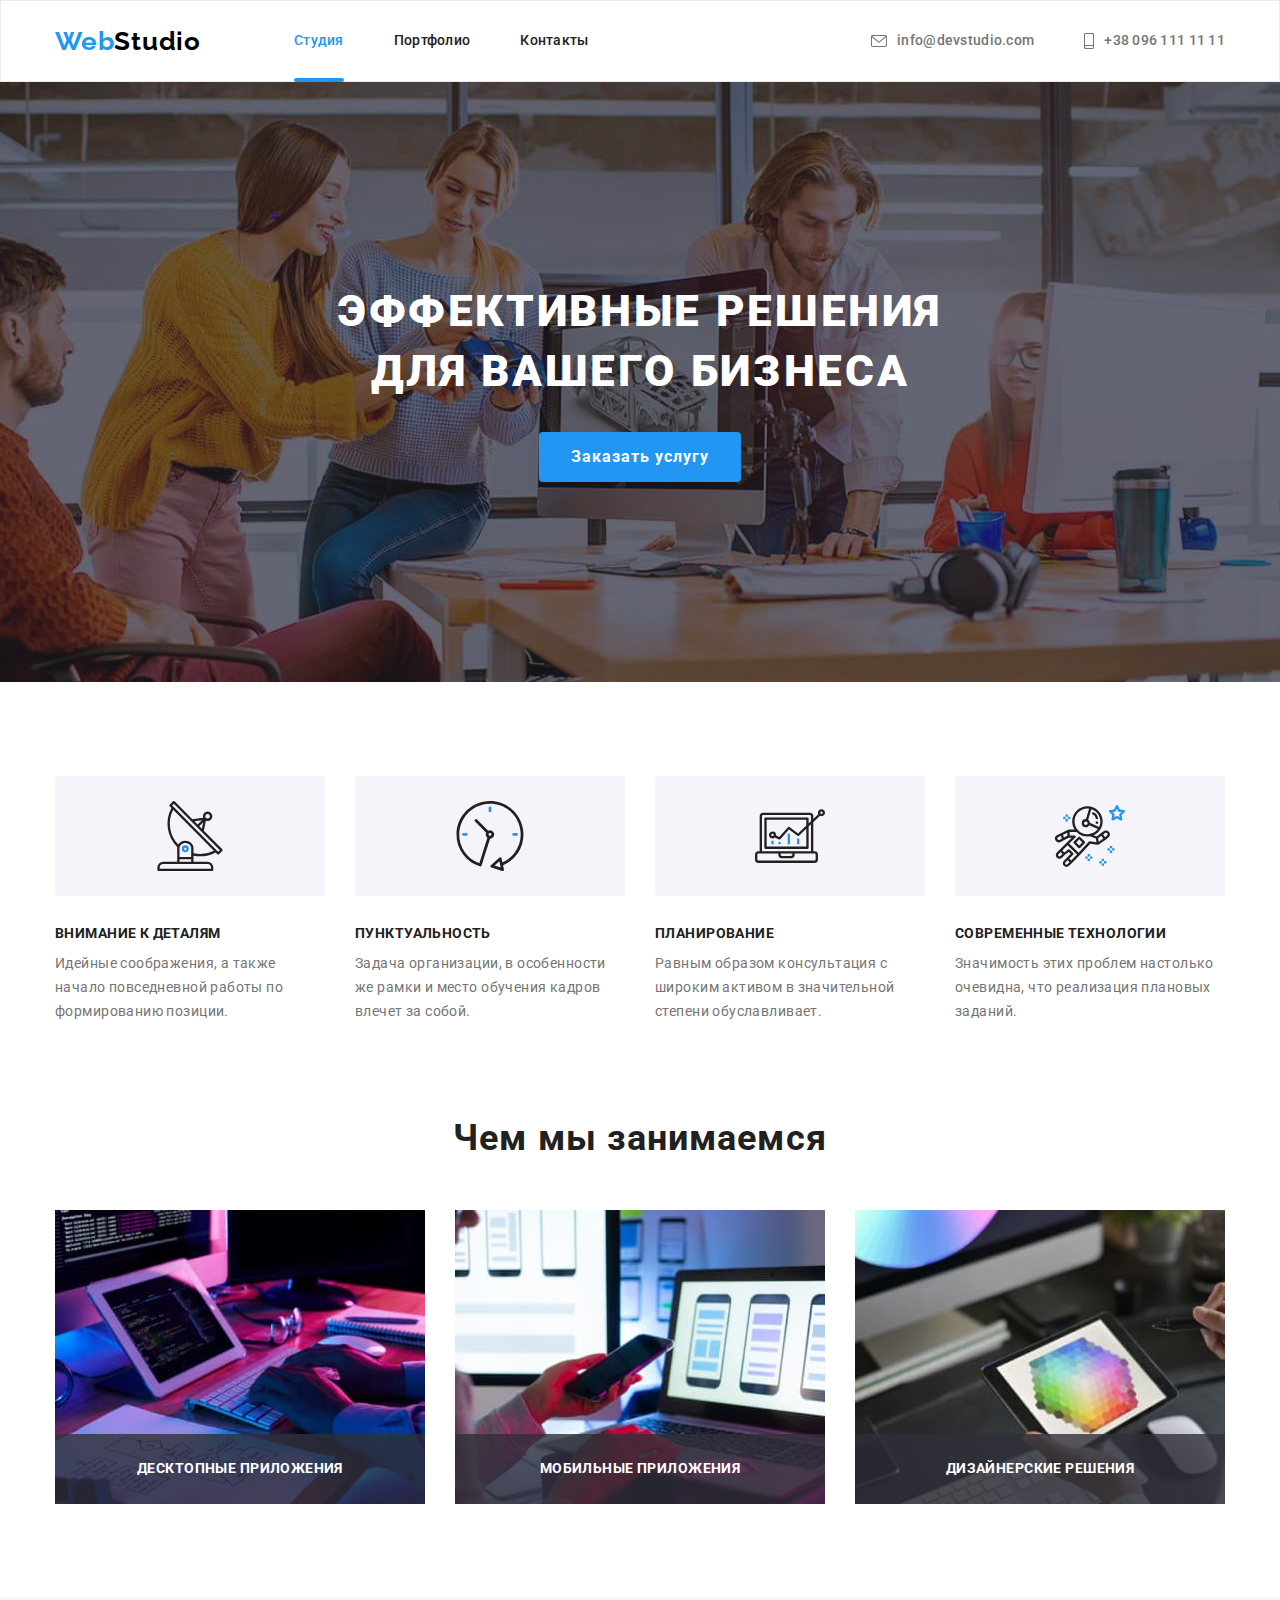
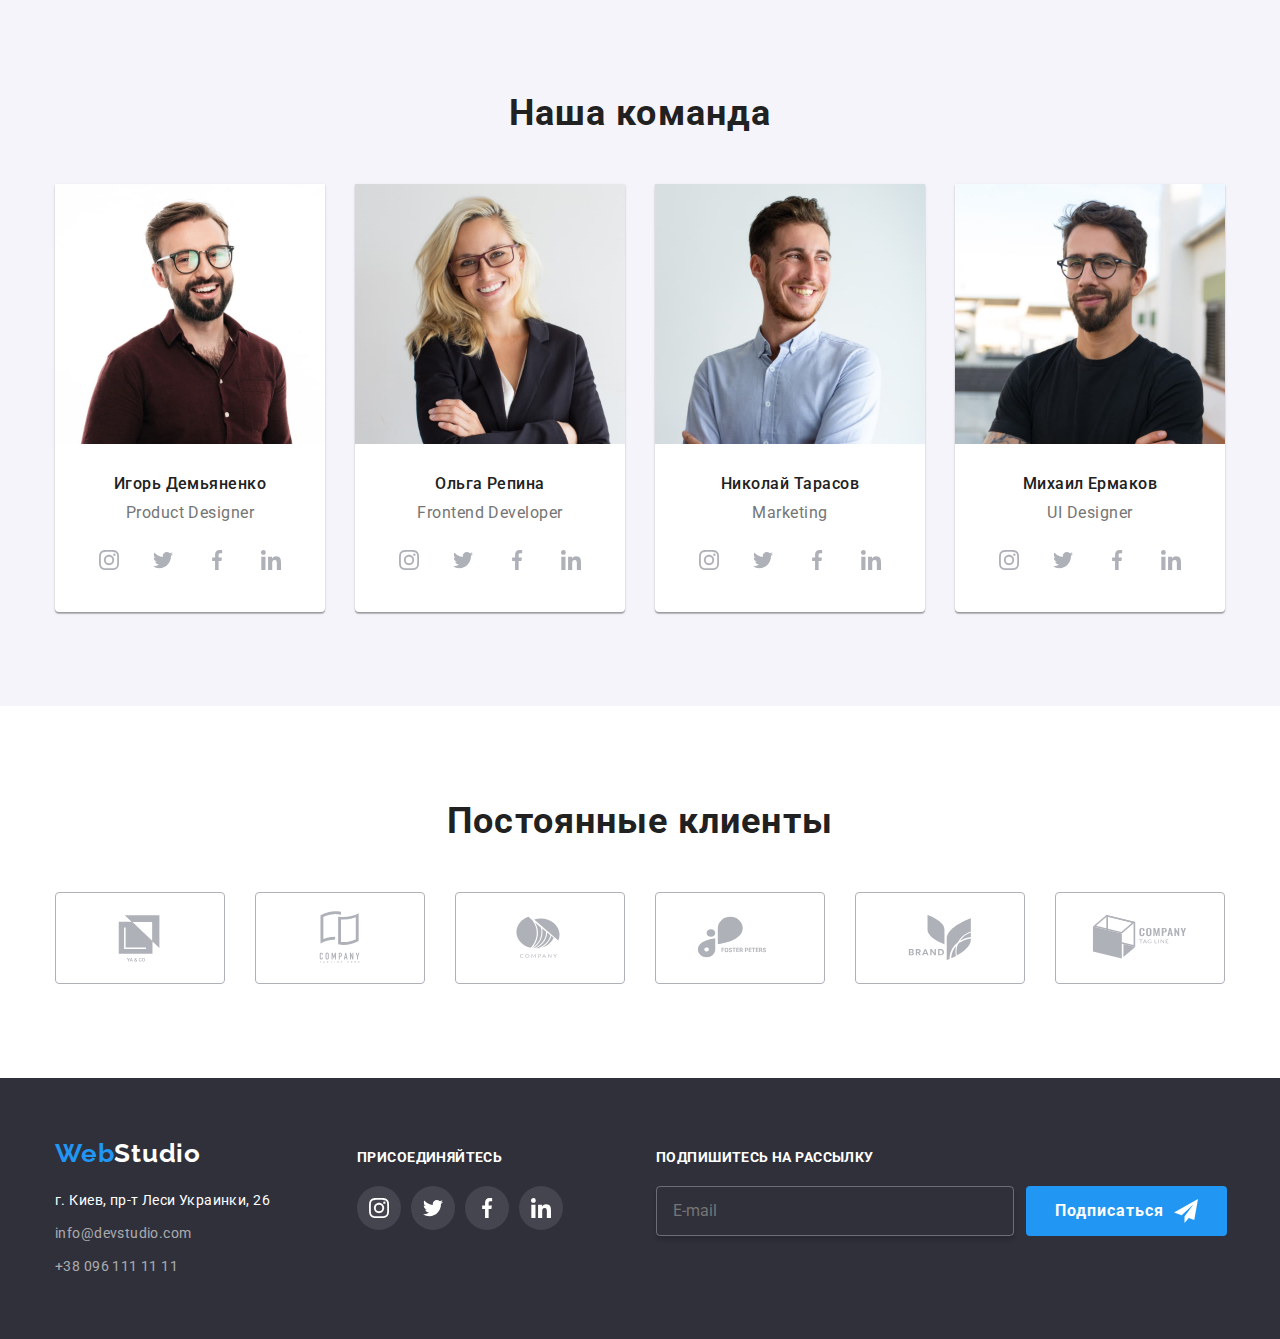
==== commit 52543b48: "вкладеність та міксини" ====
--- a/index.html
+++ b/index.html
@@ -52,7 +52,7 @@
         <section class="hero">
             <div class="container">
             <h1 class="hero-title">Эффективные решения для вашего бизнеса</h1>
-            <button type="button" class="hero-btn" data-modal-open>Заказать услугу</button>
+            <button type="button" class="hero-btn button" data-modal-open>Заказать услугу</button>
             </div>
         </section>
         <section class="block-our-featires">
@@ -351,7 +351,7 @@
                     class="subscription-input" 
                     name="user-mail"
                     placeholder="E-mail"/>
-                    <button type="submit" class="subscription-btn hero-btn">Подписаться
+                    <button type="submit" class="subscription-btn button">Подписаться
                     <svg class="button-icon-subscribe" width="24" height="24">
                         <use href="./images/icons.svg#icon-subscribe"></use>
                     </svg></button>
@@ -413,7 +413,7 @@
             <label for="privacy" class="check-text">Соглашаюсь с рассылкой и принимаю&nbsp<a href="">Условия договора</a>
             </label>
             </div>
-               <button type="submit" class="modall-btn hero-btn">Отправить</button>
+               <button type="submit" class="modall-btn button">Отправить</button>
 
             </form>
     </div>
--- a/css/main.min.css
+++ b/css/main.min.css
@@ -1 +1 @@
-root{--primary-text-color: #212121;--title-text-color: #757575;--accent-color: #2196F3;--hero-text-color: #FFFFFF;--typical-margin-mini: 4px;--typical-margin-midi: 10px;--typical-margin-maxi: 50px;--typical-padding-midi: 60px;--typical-padding-maxi: 94px;--time-variable: cubic-bezier(0.4, 0, 0.2, 1)}p,h1,h2,h3,h4,h5,h6{margin:0}ul,ol{margin:0;padding-left:0}body{font-family:Roboto,Tahoma,sans-serif;color:var(--title-text-color);font-weight:400;font-size:14px;line-height:1.71;letter-spacing:.03em;margin:0}img{display:block}.visually-hidden{position:absolute;white-space:nowrap;width:1px;height:1px;overflow:hidden;border:0;padding:0;clip:rect(0 0 0 0);clip-path:inset(50%);margin:-1px}.container{width:1200px;padding-left:15px;padding-right:15px;margin:0 auto}header{background-color:var(--hero-text-color);border:1px solid #ececec}ul{list-style:none}.link{text-decoration:none}.section{padding-top:var(--typical-padding-maxi);padding-bottom:var(--typical-padding-maxi)}.logo-blue{display:flex;align-items:center;color:var(--accent-color);font-family:Raleway,Tahoma,sans-serif;font-weight:700;font-size:26px;line-height:1.19;letter-spacing:.03em;margin-right:93px}.logo-black{color:#000}.studio-blue{color:var(--accent-color)}.portfolio-blue{color:var(--accent-color)}.header .container{display:flex;align-items:center}.navigation{display:flex}.site-navigation-list{display:flex;align-items:center}.header-item-site:not(:last-child){margin-right:50px}.header-item-site{position:relative}.current::after{content:"";position:absolute;bottom:-1px;display:block;width:100%;height:4px;border-radius:4px;background-color:var(--accent-color)}.site-navigation{transition:color 250ms var(--time-variable);display:block;color:var(--primary-text-color);font-weight:500;font-size:14px;line-height:1.14;letter-spacing:.02em;padding-top:32px;padding-bottom:32px}.site-navigation:hover,.site-navigation:focus{color:var(--accent-color)}.auth-navigation-list{display:flex;margin-left:auto}.header-item-auth:not(:first-child){margin-left:50px}.auth-navigation{transition:color 250ms var(--time-variable);color:var(--title-text-color);font-weight:500;font-size:14px;line-height:1.14;letter-spacing:.02em;display:flex;justify-content:center;align-items:center;fill:#757575}.auth-navigation-icon{fill:currentColor;margin-right:10px}.auth-navigation:hover,.auth-navigation:focus{color:var(--accent-color)}.hero{max-width:1600px;margin-left:auto;margin-right:auto;background-color:#2f303a;background-image:linear-gradient(rgba(47, 48, 58, 0.4), rgba(47, 48, 58, 0.4)),url(../images/team-work-img.jpg);background-repeat:no-repeat;background-position:center;background-size:cover;padding-top:200px;padding-bottom:200px}.hero-title{color:var(--hero-text-color);font-weight:900;font-size:44px;line-height:1.36;text-align:center;letter-spacing:.06em;text-transform:uppercase;max-width:696px;margin-bottom:30px;margin-left:auto;margin-right:auto}.hero-btn{transition:box-shadow 250ms var(--time-variable),background-color 250ms var(--time-variable);color:var(--hero-text-color);background-color:var(--accent-color);cursor:pointer;font-family:inherit;font-weight:700;font-size:16px;line-height:1.88;display:flex;align-items:center;text-align:center;letter-spacing:.06em;margin:0 auto;display:block;border:0px;border-radius:4px;padding:10px 32px}.hero-btn:hover,.hero-btn:focus{background-color:#188ce8;box-shadow:0px 4px 4px rgba(0,0,0,.15)}.block-our-featires{padding-top:var(--typical-padding-maxi)}.list-our-featires{display:flex;margin-right:-30px}.blok-title-list{flex-basis:calc(25% - 30px);margin-right:30px}.block-title{color:var(--primary-text-color);font-weight:700;font-size:36px;line-height:1.17;text-align:center;letter-spacing:.03em;margin-bottom:var(--typical-margin-maxi)}.blok-title-list::before{display:block;content:"";height:120px;background-size:contain;background-repeat:no-repeat;background-position:center;background-color:#f5f4fa;border-radius:4px;margin-bottom:30px;background-size:70px}.icon-antenna::before{background-image:url(../images/antenna.svg)}.icon-clock::before{background-image:url(../images/clock.svg)}.icon-diagram::before{background-image:url(../images/diagram.svg)}.icon-astronaut::before{background-image:url(../images/astronaut.svg)}.block-title-text{color:var(--primary-text-color);font-weight:700;font-size:14px;line-height:1.14;letter-spacing:.03em;text-transform:uppercase;margin-bottom:var(--typical-margin-midi)}.block-title-text-about{max-width:270px}.block-list{display:flex;margin-left:-30px;flex-wrap:wrap}.blok-item{flex-basis:calc(33.3333333333% - 30px);margin-left:30px;position:relative}.images-description{display:flex;align-items:center;justify-content:center;position:absolute;width:100%;height:70px;background-color:rgba(47,48,58,.8);bottom:0;text-transform:uppercase;font-weight:700;line-height:1.17;color:var(--hero-text-color)}.block-our-team{background-color:#f5f4fa}.feature-list{display:flex;margin-left:-30px}.feature-list-blok{box-shadow:0px 1px 3px rgba(0,0,0,.12),0px 1px 1px rgba(0,0,0,.14),0px 2px 1px rgba(0,0,0,.2);border-radius:0px 0px 4px 4px;background:var(--hero-text-color);flex-basis:calc(25% - 30px);margin-left:30px}.feature-list .name{color:var(--primary-text-color);font-weight:500;font-size:16px;line-height:1.19;text-align:center;letter-spacing:.03em;margin-bottom:var(--typical-margin-midi)}.team-name-text{padding-top:30px;padding-bottom:30px}.feature-list .text{font-size:16px;line-height:1.19;text-align:center;letter-spacing:.03em;margin-bottom:16px}.social-networks{display:flex;justify-content:center}.social-networks-item+.social-networks-item{margin-left:10px}.social-networks-link{transition:background-color 250ms var(--time-variable),fill 250ms var(--time-variable);display:flex;justify-content:center;align-items:center;width:44px;height:44px;border-radius:50%;fill:#afb1b8;background-color:var(--hero-text-color)}.social-networks-link:hover,.social-networks-link:focus{background-color:var(--accent-color);fill:var(--hero-text-color)}.block-list-regular-customers{display:flex;justify-content:center;margin-left:-30px}.regular-customers-item{flex-basis:calc(16.6666666667% - 30px);margin-left:30px}.regular-customers-link{transition:fill 250ms var(--time-variable),border 250ms var(--time-variable);display:flex;justify-content:center;align-items:center;height:92px;border:1px solid #afb1b8;border-radius:4px;fill:#afb1b8}.regular-customers-link:hover,.regular-customers-link:focus{fill:var(--accent-color);border:1px solid var(--accent-color)}.block-portfolio-list-btn{display:flex;justify-content:center;margin-bottom:50px}.block-portfolio-btn{transition:color 250ms var(--time-variable),background-color 250ms var(--time-variable),box-shadow 250ms var(--time-variable);border-radius:4px;border:0px solid rgba(0,0,0,0);color:var(--primary-text-color);background-color:#f5f4fa;cursor:pointer;font-family:inherit;font-weight:500;font-size:16px;line-height:1.63;text-align:center;letter-spacing:.03em;padding:6px 22px}.portfolio-button:not(:last-child){margin-right:8px}.block-portfolio-btn:hover,.block-portfolio-btn:focus{color:var(--hero-text-color);background-color:var(--accent-color);box-shadow:0px 2px 2px rgba(0,0,0,.12),0px 1px 2px rgba(0,0,0,.08),0px 3px 1px rgba(0,0,0,.1)}.block-portfolio-images{margin-bottom:0px}.block-portfolio-list .title{color:var(--primary-text-color);font-weight:700;font-size:18px;line-height:2;letter-spacing:.06em;margin-bottom:var(--typical-margin-mini)}.block-portfolio-list .topic{font-size:16px;line-height:1.88;letter-spacing:.03em}.block-portfolio-card{flex-basis:calc(33.3333333333% - 30px);margin-left:30px;margin-bottom:30px}.block-portfolio-link{transition:box-shadow 250ms var(--time-variable);display:block}.block-portfolio-link:hover,.block-portfolio-link:focus{box-shadow:1px 4px 6px rgba(0,0,0,.16),0px 4px 4px rgba(0,0,0,.06),0px 1px 1px rgba(0,0,0,.12)}.block-portfolio-link:hover .portfolio-top-text,.block-portfolio-link:focus .portfolio-top-text{transform:translateY(0)}.portfolio-top-wrap{position:relative;overflow:hidden}.portfolio-top-text{display:flex;align-items:center;position:absolute;top:0;transform:translateY(100%);transition:transform 250ms var(--time-variable);font-size:18px;line-height:1.56;padding-right:24px;padding-left:24px;height:100%;color:var(--hero-text-color);background-color:rgba(33,150,243,.9)}.title-topic{border:1px solid #eee;border-top:none;padding:20px 24px}.block-portfolio-list{display:flex;flex-wrap:wrap;margin-left:-30px;margin-bottom:-30px}footer{background-color:#2f303a;padding-top:var(--typical-padding-midi);padding-bottom:var(--typical-padding-midi)}.logo-white{color:var(--hero-text-color);margin-right:156px}.footer .logo-blue{margin-right:0}.location{font-style:normal;margin-top:20px}.location-text{color:var(--hero-text-color);margin-bottom:9px}.location-list{transition:color 250ms var(--time-variable);color:rgba(255,255,255,.6);line-height:1.71;letter-spacing:.03em}.location-list:hover,.location-list:focus{color:var(--accent-color)}.location-list-general:not(:last-child){margin-bottom:9px}.join-text{display:block;font-weight:700;font-style:14px;line-height:1.14;text-transform:uppercase;color:var(--hero-text-color);margin-bottom:20px}.options{margin-left:93px}.subscription{display:flex}.subscription-input{display:flex;padding:15px 16px;width:358px;height:50px;border-radius:4px;border:1px Solid rgba(255,255,255,.3);box-shadow:0px 4px 4px rgba(0,0,0,.15);background-color:rgba(0,0,0,0);outline:rgba(0,0,0,0);color:var(--hero-text-color);transition:border 250ms var(--time-variable),box-shadow 250ms var(--time-variable)}.subscription-input:focus{border:1px Solid var(--accent-color);box-shadow:0px 4px 4px rgba(0,0,0,.15)}.subscription-btn{display:flex;cursor:pointer;padding-top:10px;padding-bottom:10px;margin-left:12px}.subscription-input::placeholder{font-family:Roboto;font-weight:400;font-size:16px;line-height:1.25;letter-spacing:.03;cursor:pointer}.button-icon-subscribe{align-items:center;margin-left:10px}.footer .container{display:flex;align-items:baseline}.join-color{background-color:rgba(255,255,255,.1);fill:var(--hero-text-color)}.bacdrop{position:fixed;top:0;left:0;width:100%;height:100%;background-color:rgba(0,0,0,.2);opacity:1;transition:opacity 250ms var(--time-variable),visibility 250ms var(--time-variable)}.bacdrop.is-hidden .modal{transform:translate(-50%, -50%) scaleX(0)}.modal{position:absolute;top:50%;left:50%;transform:translate(-50%, -50%) scaleX(1);width:528px;min-height:581px;background-color:var(--hero-text-color);border-radius:4px;transition:transform 250ms var(--time-variable);padding:40px}.modal-close-btn{position:absolute;right:8px;top:8px;width:30px;height:30px;border:1px solid rgba(0,0,0,.1);border-radius:50%;background-color:var(--hero-text-color);display:flex;align-items:center;justify-content:center;cursor:pointer;transition:background-color 250ms var(--time-variable),fill 250ms var(--time-variable)}.modal-close-btn:hover,.modal-close-btn:focus{background-color:var(--accent-color);fill:var(--hero-text-color)}.is-hidden{opacity:0;visibility:hidden;pointer-events:none}.modall-title{font-weight:700;font-size:20px;line-height:1.15;text-align:center;color:#212121;margin-bottom:12px}.modall-input{font-family:"Roboto";font-size:14px;line-height:1.14;letter-spacing:.01em;width:100%;height:40px;padding:0 0 0 42px;border-radius:4px;border:1px Solid rgba(33,33,33,.2);background-color:rgba(0,0,0,0);outline:rgba(0,0,0,0);transition:border-color 250ms var(--time-variable)}.modall-input:focus{border-color:var(--accent-color)}.title-input{font-size:12px;line-height:1.17;letter-spacing:.01em;color:#757575;margin-bottom:4px}.input-wrap{position:relative;display:block;margin-bottom:10px}.input-icon{position:absolute;left:15px;top:50%;transform:translateY(-50%);transition:fill 250ms var(--time-variable)}.modall-input:focus+.input-icon{fill:var(--accent-color)}.modal-text{font-family:"Roboto";font-size:14px;line-height:1.14;letter-spacing:.01em;width:100%;height:120px;border-radius:4px;border:1px Solid rgba(33,33,33,.2);resize:none;padding:12px 16px;transition:border-color 250ms var(--time-variable);margin-bottom:20px;outline:none}.modal-text:focus{border-color:var(--accent-color)}.modal-text::placeholder{font-size:12px;line-height:1.17;letter-spacing:.01em;color:rgba(117,117,117,.5)}.modal-field{display:flex;justify-content:center;margin-bottom:30px}.check-text::before{content:"";width:16px;height:15px;border:2px Solid #000;border-radius:2px;margin-right:8px;transition:border-color 250ms var(--time-variable),box-shadow 250ms var(--time-variable)}.input-chek:checked+.check-text::before{background-color:var(--accent-color);background-image:url(../images/vector.svg);background-repeat:no-repeat;background-position:center;border:none}.input-chek:focus+.check-text::before{border-color:var(--accent-color);box-shadow:0px 4px 4px rgba(0,0,0,.15)}.check-text{display:flex;align-items:center}.check-text a{color:var(--accent-color);transition:text-decoration 250ms var(--time-variable)}.check-text a:hover{text-decoration:none}.modall-btn{padding:10px 55px;box-shadow:0px 4px 4px rgba(0,0,0,.15)}/*# sourceMappingURL=main.min.css.map */+:root{--primary-text-color: #212121;--title-text-color: #757575;--accent-color: #2196F3;--hero-text-color: #FFFFFF;--typical-margin-mini: 4px;--typical-margin-midi: 10px;--typical-margin-maxi: 50px;--typical-padding-midi: 60px;--typical-padding-maxi: 94px;--time-variable: cubic-bezier(0.4, 0, 0.2, 1)}p,h1,h2,h3,h4,h5,h6{margin:0}ul,ol{margin:0;padding-left:0}ul{list-style:none}body{font-family:Roboto,Tahoma,sans-serif;color:var(--title-text-color);font-weight:400;font-size:14px;line-height:1.71;letter-spacing:.03em;margin:0}img{display:block}.visually-hidden{position:absolute;white-space:nowrap;width:1px;height:1px;overflow:hidden;border:0;padding:0;clip:rect(0 0 0 0);clip-path:inset(50%);margin:-1px}.button{transition:box-shadow 250ms var(--time-variable),background-color 250ms var(--time-variable);color:var(--hero-text-color);background-color:var(--accent-color);cursor:pointer;font-family:inherit;font-size:16px;text-align:center;border-radius:4px;font-weight:700;line-height:1.88;display:flex;align-items:center;letter-spacing:.06em;margin:0 auto;display:block;border:0px}.button:hover,.button:focus{background-color:#188ce8;box-shadow:0px 4px 4px rgba(0,0,0,.15)}.container{width:1200px;padding-left:15px;padding-right:15px;margin:0 auto}.link{text-decoration:none}.section{padding-top:var(--typical-padding-maxi);padding-bottom:var(--typical-padding-maxi)}.bacdrop{position:fixed;top:0;left:0;width:100%;height:100%;background-color:rgba(0,0,0,.2);opacity:1;transition:opacity 250ms var(--time-variable),visibility 250ms var(--time-variable)}.bacdrop.is-hidden .modal{transform:translate(-50%, -50%) scaleX(0)}.modal{position:absolute;top:50%;left:50%;transform:translate(-50%, -50%) scaleX(1);width:528px;min-height:581px;background-color:var(--hero-text-color);border-radius:4px;transition:transform 250ms var(--time-variable);padding:40px}.modal-close-btn{position:absolute;right:8px;top:8px;width:30px;height:30px;border:1px solid rgba(0,0,0,.1);border-radius:50%;background-color:var(--hero-text-color);display:flex;align-items:center;justify-content:center;cursor:pointer;transition:background-color 250ms var(--time-variable),fill 250ms var(--time-variable)}.modal-close-btn:hover,.modal-close-btn:focus{background-color:var(--accent-color);fill:var(--hero-text-color)}.is-hidden{opacity:0;visibility:hidden;pointer-events:none}.modall-title{font-weight:700;font-size:20px;line-height:1.15;text-align:center;color:#212121;margin-bottom:12px}.modall-input{font-family:"Roboto";font-size:14px;line-height:1.14;letter-spacing:.01em;width:100%;height:40px;padding:0 0 0 42px;border-radius:4px;border:1px Solid rgba(33,33,33,.2);background-color:rgba(0,0,0,0);outline:rgba(0,0,0,0);transition:border-color 250ms var(--time-variable)}.modall-input:focus{border-color:var(--accent-color)}.title-input{font-size:12px;line-height:1.17;letter-spacing:.01em;color:#757575;margin-bottom:4px}.input-wrap{position:relative;display:block;margin-bottom:10px}.input-icon{position:absolute;left:15px;top:50%;transform:translateY(-50%);transition:fill 250ms var(--time-variable)}.modall-input:focus+.input-icon{fill:var(--accent-color)}.modal-text{font-family:"Roboto";font-size:14px;line-height:1.14;letter-spacing:.01em;width:100%;height:120px;border-radius:4px;border:1px Solid rgba(33,33,33,.2);resize:none;padding:12px 16px;transition:border-color 250ms var(--time-variable);margin-bottom:20px;outline:none}.modal-text:focus{border-color:var(--accent-color)}.modal-text::placeholder{font-size:12px;line-height:1.17;letter-spacing:.01em;color:rgba(117,117,117,.5)}.modal-field{display:flex;justify-content:center;margin-bottom:30px}.check-text::before{content:"";width:16px;height:15px;border:2px Solid #000;border-radius:2px;margin-right:8px;transition:border-color 250ms var(--time-variable),box-shadow 250ms var(--time-variable)}.input-chek:focus+.check-text::before{border-color:var(--accent-color);box-shadow:0px 4px 4px rgba(0,0,0,.15)}.check-text{display:flex;align-items:center}.check-text a{color:var(--accent-color);transition:text-decoration 250ms var(--time-variable)}.check-text a:hover{text-decoration:none}.modall-btn{padding:10px 55px;box-shadow:0px 4px 4px rgba(0,0,0,.15)}header{background-color:var(--hero-text-color);border:1px solid #ececec}header .container{display:flex;align-items:center}.logo-blue{display:flex;align-items:center;color:var(--accent-color);font-family:Raleway,Tahoma,sans-serif;font-weight:700;font-size:26px;line-height:1.19;letter-spacing:.03em;margin-right:93px}.logo-black{color:#000}.studio-blue{color:var(--accent-color)}.portfolio-blue{color:var(--accent-color)}.navigation{display:flex}.site-navigation-list{display:flex;align-items:center}.header-item-site:not(:last-child){margin-right:50px}.header-item-site{position:relative}.current::after{content:"";position:absolute;bottom:-1px;display:block;width:100%;height:4px;border-radius:4px;background-color:var(--accent-color)}.site-navigation{transition:color 250ms var(--time-variable);display:block;color:var(--primary-text-color);font-weight:500;font-size:14px;line-height:1.14;letter-spacing:.02em;padding-top:32px;padding-bottom:32px}.site-navigation:hover,.site-navigation:focus{color:var(--accent-color)}.auth-navigation-list{display:flex;margin-left:auto}.header-item-auth:not(:first-child){margin-left:50px}.auth-navigation{transition:color 250ms var(--time-variable);color:var(--title-text-color);font-weight:500;font-size:14px;line-height:1.14;letter-spacing:.02em;display:flex;justify-content:center;align-items:center;fill:#757575}.auth-navigation:hover,.auth-navigation:focus{color:var(--accent-color)}.auth-navigation-icon{fill:currentColor;margin-right:10px}.hero{max-width:1600px;margin-left:auto;margin-right:auto;background-color:#2f303a;background-image:linear-gradient(rgba(47, 48, 58, 0.4), rgba(47, 48, 58, 0.4)),url(../images/team-work-img.jpg);background-repeat:no-repeat;background-position:center;background-size:cover;padding-top:200px;padding-bottom:200px}.hero-title{color:var(--hero-text-color);font-weight:900;font-size:44px;line-height:1.36;text-align:center;letter-spacing:.06em;text-transform:uppercase;max-width:696px;margin-bottom:30px;margin-left:auto;margin-right:auto}.hero-btn{padding:10px 32px}.block-our-featires{padding-top:var(--typical-padding-maxi)}.list-our-featires{display:flex;margin-right:-30px}.blok-title-list{flex-basis:calc(25% - 30px);margin-right:30px}.blok-title-list::before{display:block;content:"";height:120px;background-size:contain;background-repeat:no-repeat;background-position:center;background-color:#f5f4fa;border-radius:4px;margin-bottom:30px;background-size:70px}.block-title{color:var(--primary-text-color);font-weight:700;font-size:36px;line-height:1.17;text-align:center;letter-spacing:.03em;margin-bottom:var(--typical-margin-maxi)}.icon-antenna::before{background-image:url(../images/antenna.svg)}.icon-clock::before{background-image:url(../images/clock.svg)}.icon-diagram::before{background-image:url(../images/diagram.svg)}.icon-astronaut::before{background-image:url(../images/astronaut.svg)}.block-title-text{color:var(--primary-text-color);font-weight:700;font-size:14px;line-height:1.14;letter-spacing:.03em;text-transform:uppercase;margin-bottom:var(--typical-margin-midi)}.block-title-text-about{max-width:270px}.block-list{display:flex;margin-left:-30px;flex-wrap:wrap}.blok-item{flex-basis:calc(33.3333333333% - 30px);margin-left:30px;position:relative}.images-description{display:flex;align-items:center;justify-content:center;position:absolute;width:100%;height:70px;background-color:rgba(47,48,58,.8);bottom:0;text-transform:uppercase;font-weight:700;line-height:1.17;color:var(--hero-text-color)}.block-our-team{background-color:#f5f4fa}.feature-list{display:flex;margin-left:-30px}.feature-list .name{color:var(--primary-text-color);font-weight:500;font-size:16px;line-height:1.19;text-align:center;letter-spacing:.03em;margin-bottom:var(--typical-margin-midi)}.feature-list .text{font-size:16px;line-height:1.19;text-align:center;letter-spacing:.03em;margin-bottom:16px}.feature-list-blok{box-shadow:0px 1px 3px rgba(0,0,0,.12),0px 1px 1px rgba(0,0,0,.14),0px 2px 1px rgba(0,0,0,.2);border-radius:0px 0px 4px 4px;background:var(--hero-text-color);flex-basis:calc(25% - 30px);margin-left:30px}.team-name-text{padding-top:30px;padding-bottom:30px}.social-networks{display:flex;justify-content:center}.social-networks-item+.social-networks-item{margin-left:10px}.social-networks-link{transition:background-color 250ms var(--time-variable),fill 250ms var(--time-variable);display:flex;justify-content:center;align-items:center;width:44px;height:44px;border-radius:50%;fill:#afb1b8;background-color:var(--hero-text-color)}.social-networks-link:hover,.social-networks-link:focus{background-color:var(--accent-color);fill:var(--hero-text-color)}.block-list-regular-customers{display:flex;justify-content:center;margin-left:-30px}.regular-customers-item{flex-basis:calc(16.6666666667% - 30px);margin-left:30px}.regular-customers-link{transition:fill 250ms var(--time-variable),border 250ms var(--time-variable);display:flex;justify-content:center;align-items:center;height:92px;border:1px solid #afb1b8;border-radius:4px;fill:#afb1b8}.regular-customers-link:hover,.regular-customers-link:focus{fill:var(--accent-color);border:1px solid var(--accent-color)}.block-portfolio-list-btn{display:flex;justify-content:center;margin-bottom:50px}.block-portfolio-btn{transition:color 250ms var(--time-variable),background-color 250ms var(--time-variable),box-shadow 250ms var(--time-variable);cursor:pointer;font-family:inherit;font-size:16px;text-align:center;border-radius:4px;border:0px solid rgba(0,0,0,0);color:var(--primary-text-color);background-color:#f5f4fa;font-weight:500;line-height:1.63;letter-spacing:.03em;padding:6px 22px}.block-portfolio-btn:hover,.block-portfolio-btn:focus{color:var(--hero-text-color);background-color:var(--accent-color);box-shadow:0px 2px 2px rgba(0,0,0,.12),0px 1px 2px rgba(0,0,0,.08),0px 3px 1px rgba(0,0,0,.1)}.portfolio-button:not(:last-child){margin-right:8px}.block-portfolio-images{margin-bottom:0px}.block-portfolio-list{display:flex;flex-wrap:wrap;margin-left:-30px;margin-bottom:-30px}.block-portfolio-list .title{color:var(--primary-text-color);font-weight:700;font-size:18px;line-height:2;letter-spacing:.06em;margin-bottom:var(--typical-margin-mini)}.block-portfolio-list .topic{font-size:16px;line-height:1.88;letter-spacing:.03em}.block-portfolio-card{flex-basis:calc(33.3333333333% - 30px);margin-left:30px;margin-bottom:30px}.block-portfolio-link{transition:box-shadow 250ms var(--time-variable);display:block}.block-portfolio-link:hover,.block-portfolio-link:focus{box-shadow:1px 4px 6px rgba(0,0,0,.16),0px 4px 4px rgba(0,0,0,.06),0px 1px 1px rgba(0,0,0,.12)}.block-portfolio-link:hover .portfolio-top-text,.block-portfolio-link:focus .portfolio-top-text{transform:translateY(0)}.portfolio-top-wrap{position:relative;overflow:hidden}.portfolio-top-text{display:flex;align-items:center;position:absolute;top:0;transform:translateY(100%);transition:transform 250ms var(--time-variable);font-size:18px;line-height:1.56;padding-right:24px;padding-left:24px;height:100%;color:var(--hero-text-color);background-color:rgba(33,150,243,.9)}.title-topic{border:1px solid #eee;border-top:none;padding:20px 24px}footer{background-color:#2f303a;padding-top:var(--typical-padding-midi);padding-bottom:var(--typical-padding-midi)}footer .logo-blue{margin-right:0}footer .container{display:flex;align-items:baseline}.logo-white{color:var(--hero-text-color);margin-right:156px}.location{font-style:normal;margin-top:20px}.location-text{color:var(--hero-text-color);margin-bottom:9px}.location-list{transition:color 250ms var(--time-variable);color:rgba(255,255,255,.6);line-height:1.71;letter-spacing:.03em}.location-list:hover,.location-list:focus{color:var(--accent-color)}.location-list-general:not(:last-child){margin-bottom:9px}.join-text{display:block;font-weight:700;font-style:14px;line-height:1.14;text-transform:uppercase;color:var(--hero-text-color);margin-bottom:20px}.options{margin-left:93px}.subscription{display:flex}.subscription-input{display:flex;padding:15px 16px;width:358px;height:50px;border-radius:4px;border:1px Solid rgba(255,255,255,.3);box-shadow:0px 4px 4px rgba(0,0,0,.15);background-color:rgba(0,0,0,0);outline:rgba(0,0,0,0);color:var(--hero-text-color);transition:border 250ms var(--time-variable),box-shadow 250ms var(--time-variable)}.subscription-input:focus{border:1px Solid var(--accent-color);box-shadow:0px 4px 4px rgba(0,0,0,.15)}.subscription-input::placeholder{font-family:Roboto;font-weight:400;font-size:16px;line-height:1.25;letter-spacing:.03;cursor:pointer}.subscription-btn{display:flex;cursor:pointer;padding:10px 29px;margin-left:12px}.button-icon-subscribe{align-items:center;margin-left:10px}.join-color{background-color:rgba(255,255,255,.1);fill:var(--hero-text-color)}/*# sourceMappingURL=main.min.css.map */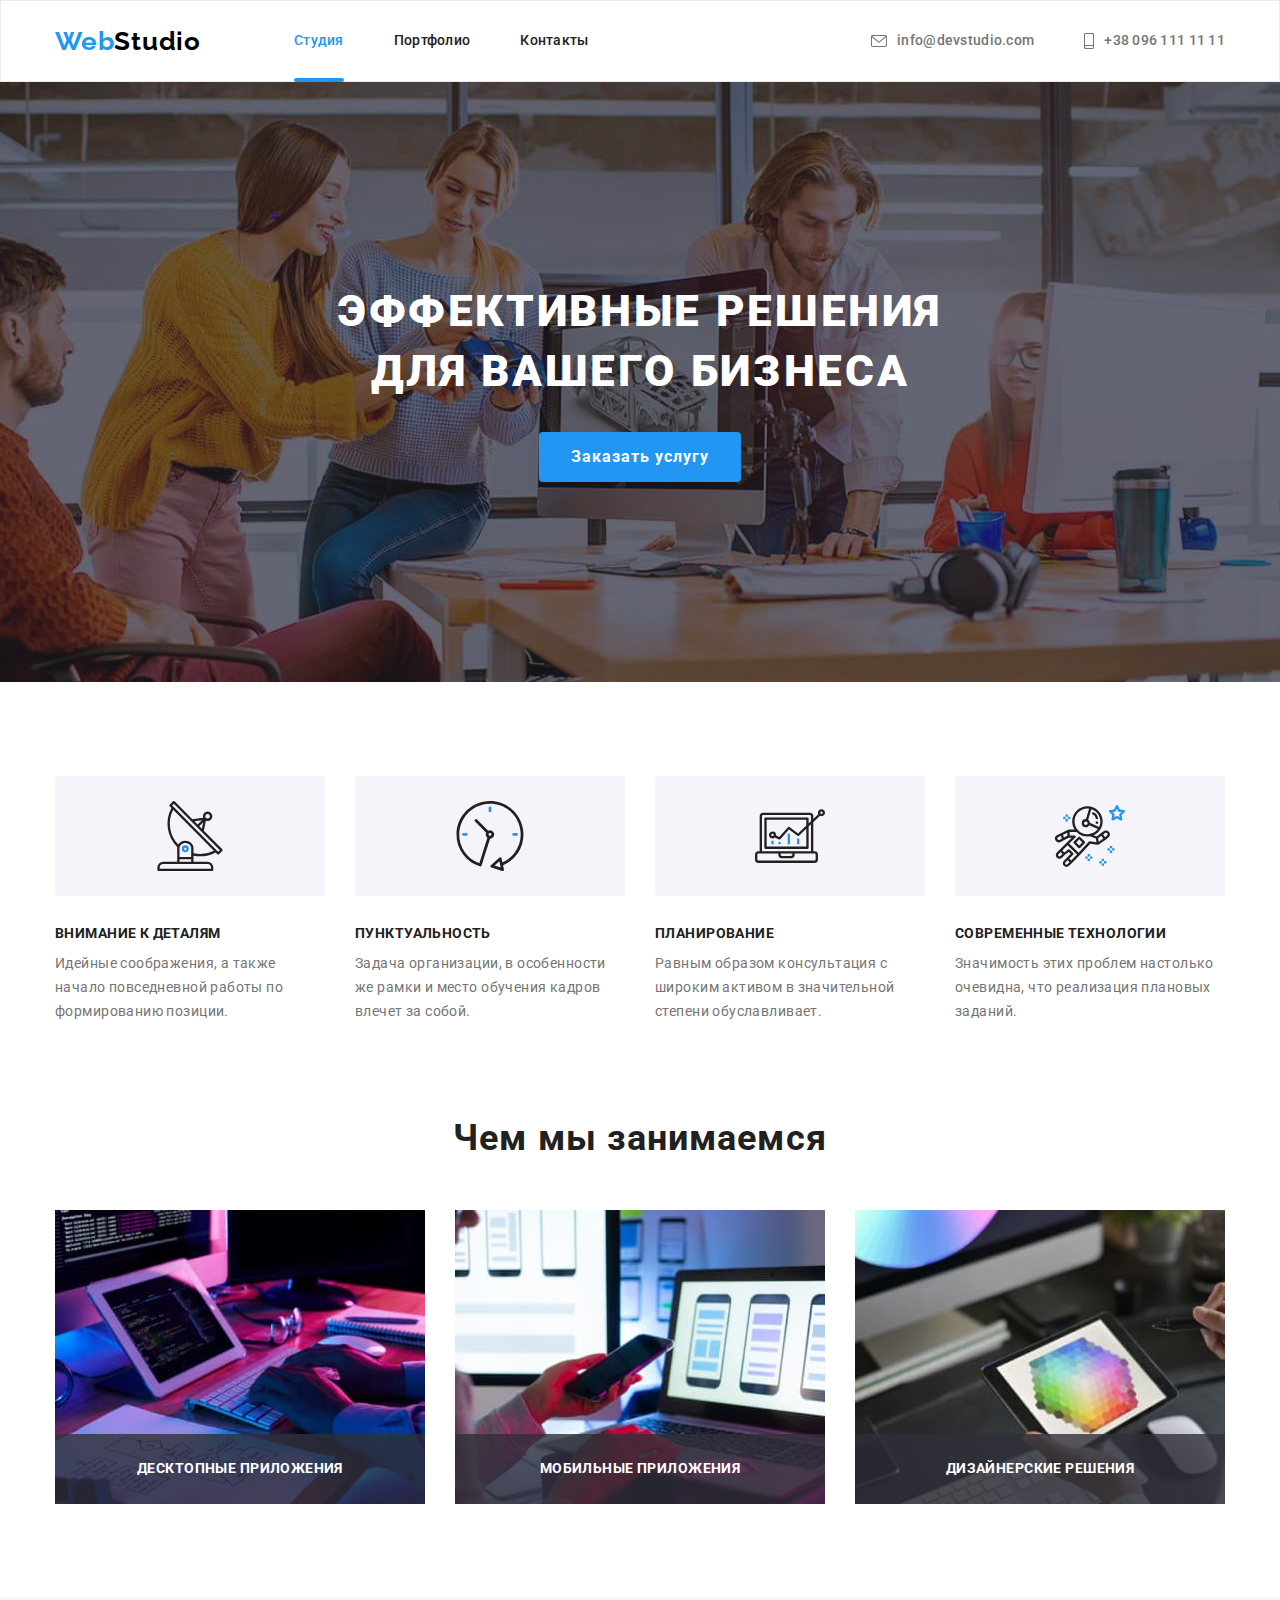
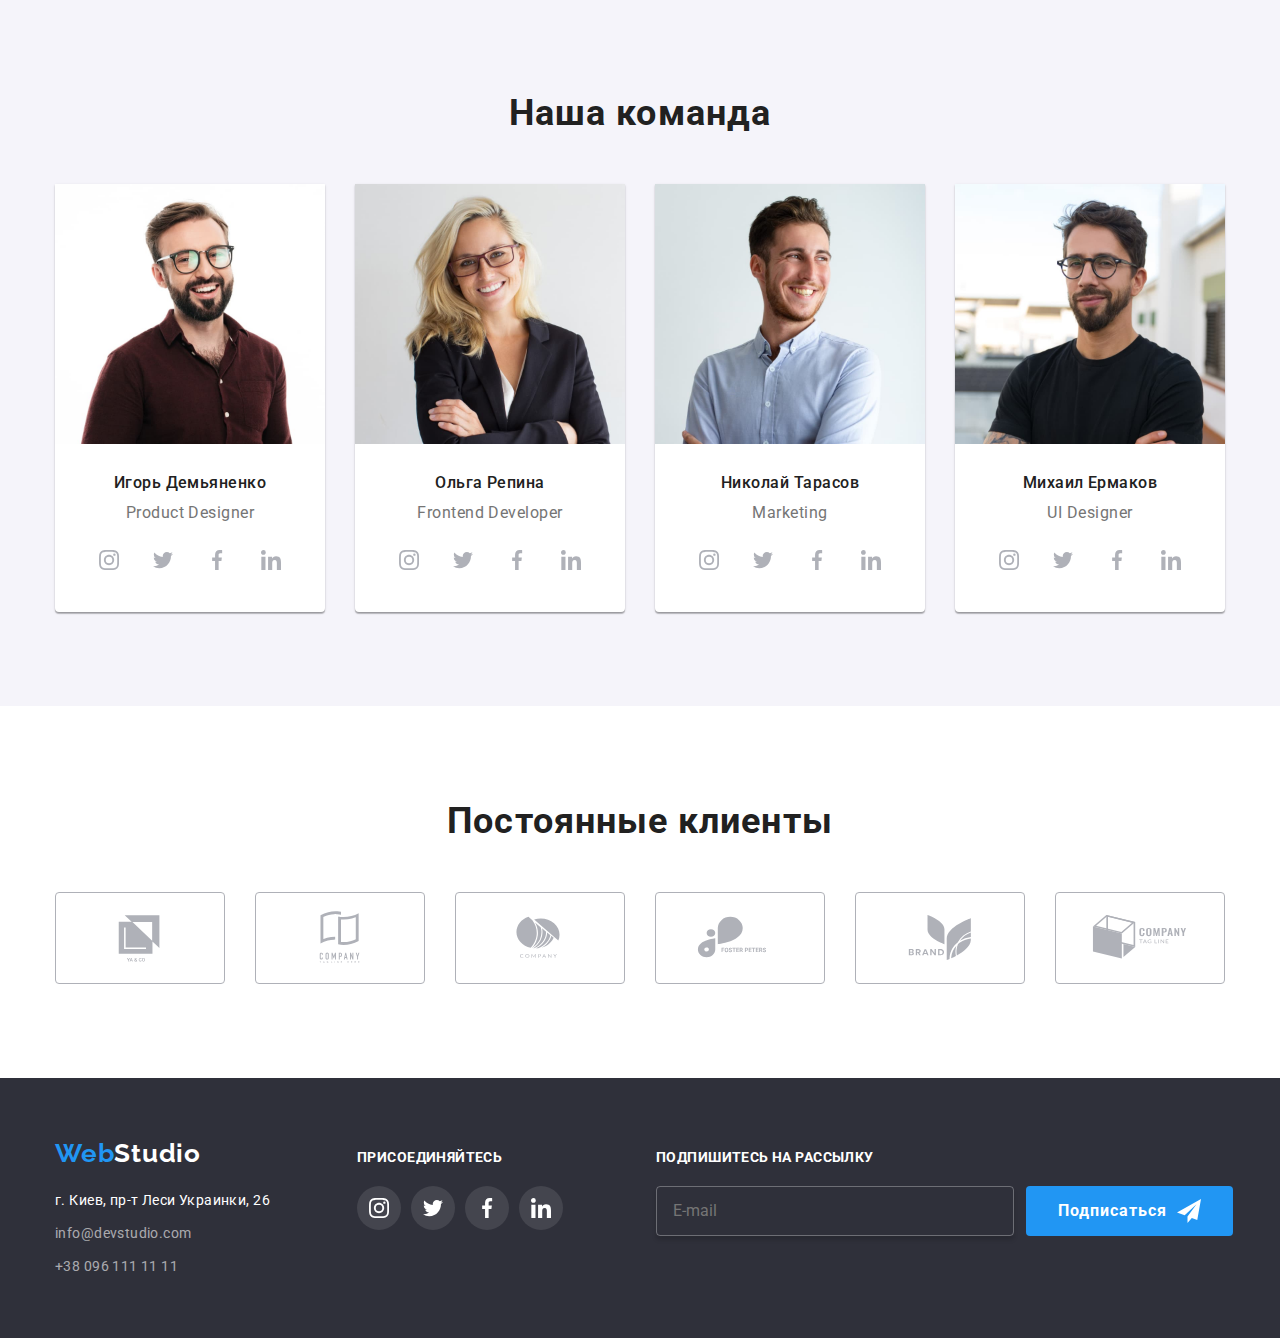
==== commit b682c08d: "hw7" ====
--- a/index.html
+++ b/index.html
@@ -21,24 +21,24 @@
     <header class="header">
         <div class="container">
         <nav class="navigation">
-            <a href="./index.html" class="logo-blue link">Web<span class="logo-black link">Studio</span></a>
-            <ul class="site-navigation-list">
-                <li class="header-item-site"><a class="site-navigation current link" href="./index.html"><span class="studio-blue">Студия</span></a></li>
-                <li class="header-item-site"><a class="site-navigation link" href="./portfolio.html">Портфолио</a></li>
-                <li class="header-item-site"><a class="site-navigation link" href="">Контакты</a></li>
+            <a href="./index.html" class="logo-blue link">Web<span class="navigation__logo-black link">Studio</span></a>
+            <ul class="menu">
+                <li class="menu__item"><a class="menu__link current link" href="./index.html"><span class="menu__studio-blue">Студия</span></a></li>
+                <li class="menu__item"><a class="menu__link link" href="./portfolio.html">Портфолио</a></li>
+                <li class="menu__item"><a class="menu__link link" href="">Контакты</a></li>
             </ul>
         </nav>
-            <ul class="auth-navigation-list">
-                <li class="header-item-auth">
-                    <a class="auth-navigation link" href="mail:info@devstudio.com">
-                        <svg class="auth-navigation-icon" width="16" height="12">
+            <ul class="auth">
+                <li class="auth__item">
+                    <a class="auth__link link" href="mail:info@devstudio.com">
+                        <svg class="auth__icon" width="16" height="12">
                             <use href="./images/icons.svg#icon-envelope"></use>
                         </svg>info@devstudio.com
                     </a>
                 </li>
-                <li class="header-item-auth">
-                    <a class="auth-navigation link" href="tel:+380961111111">
-                        <svg class="auth-navigation-icon" width="10" height="16">
+                <li class="auth__item">
+                    <a class="auth__link link" href="tel:+380961111111">
+                        <svg class="auth__icon" width="10" height="16">
                             <use href="./images/icons.svg#icon-smartphone"></use>
                         </svg>+38 096 111 11 11
                     </a>
@@ -51,85 +51,85 @@
     <!-- Герой -->
         <section class="hero">
             <div class="container">
-            <h1 class="hero-title">Эффективные решения для вашего бизнеса</h1>
-            <button type="button" class="hero-btn button" data-modal-open>Заказать услугу</button>
+            <h1 class="container__title">Эффективные решения для вашего бизнеса</h1>
+            <button type="button" class="container__hero-btn button" data-modal-open>Заказать услугу</button>
             </div>
         </section>
-        <section class="block-our-featires">
+        <section class="blok-our-featires">
             <div class="container">
             <h2 class="visually-hidden">Наши особенности</h2>
-            <ul class="list-our-featires">
-                <li class="blok-title-list icon-antenna">
-                    <h3 class="block-title-text">Внимание к деталям</h3>
-                    <p class="block-title-text-about">Идейные соображения, а также начало повседневной работы по формированию позиции.</p>
-                </li>
-                <li class="blok-title-list icon-clock">
-                    <h3 class="block-title-text">Пунктуальность</h3>
-                    <p class="block-title-text-about">Задача организации, в особенности же рамки и место обучения кадров влечет за собой.</p>
-                </li>
-                <li class="blok-title-list icon-diagram">
-                    <h3 class="block-title-text">Планирование</h3>
-                    <p class="block-title-text-about">Равным образом консультация с широким активом в значительной степени обуславливает.</p>
-                </li>
-                <li class="blok-title-list icon-astronaut">
-                    <h3 class="block-title-text">Современные технологии</h3>
-                    <p class="block-title-text-about">Значимость этих проблем настолько очевидна, что реализация плановых заданий.</p>
+            <ul class="our-featires">
+                <li class="our-featire__item icon-antenna">
+                    <h3 class="our-featire__title">Внимание к деталям</h3>
+                    <p class="our-featire__text">Идейные соображения, а также начало повседневной работы по формированию позиции.</p>
+                </li>
+                <li class="our-featire__item icon-clock">
+                    <h3 class="our-featire__title">Пунктуальность</h3>
+                    <p class="our-featire__text">Задача организации, в особенности же рамки и место обучения кадров влечет за собой.</p>
+                </li>
+                <li class="our-featire__item icon-diagram">
+                    <h3 class="our-featire__title">Планирование</h3>
+                    <p class="our-featire__text">Равным образом консультация с широким активом в значительной степени обуславливает.</p>
+                </li>
+                <li class="our-featire__item icon-astronaut">
+                    <h3 class="our-featire__title">Современные технологии</h3>
+                    <p class="our-featire__text">Значимость этих проблем настолько очевидна, что реализация плановых заданий.</p>
                 </li>
             </ul>
         </div>
         </section>
         <section class="block section">
             <div class="container">
-            <h2 class="block-title">Чем мы занимаемся</h2>
-            <ul class="block-list">
-                <li class="blok-item">
+            <h2 class="container-title">Чем мы занимаемся</h2>
+            <ul class="work-exemplars">
+                <li class="work-exemplars__item">
                     <img src="./images/services-img-1.jpg" alt="Ноутбук" width="370">
-                    <p class="images-description">ДЕСКТОПНЫЕ ПРИЛОЖЕНИЯ</p>
-                </li>
-                <li class="blok-item">
+                    <p class="work-exemplars__description">ДЕСКТОПНЫЕ ПРИЛОЖЕНИЯ</p>
+                </li>
+                <li class="work-exemplars__item">
                     <img src="./images/services-img-2.jpg" alt="Андроид" width="370">
-                    <p class="images-description">МОБИЛЬНЫЕ ПРИЛОЖЕНИЯ</p>
-                </li>
-                <li class="blok-item">
+                    <p class="work-exemplars__description">МОБИЛЬНЫЕ ПРИЛОЖЕНИЯ</p>
+                </li>
+                <li class="work-exemplars__item">
                     <img src="./images/services-img-3.jpg" alt="Планшет" width="370">
-                    <p class="images-description">ДИЗАЙНЕРСКИЕ РЕШЕНИЯ</p>
+                    <p class="work-exemplars__description">ДИЗАЙНЕРСКИЕ РЕШЕНИЯ</p>
                 </li>
             </ul>
             </div>
         </section>
         <section class="block-our-team section">
             <div class="container">
-            <h2 class="block-title">Наша команда</h2>
-            <ul class="feature-list">
-                <li class="feature-list-blok"><img class="feature-list-imges" src="./images/our-team-img-1.jpg" alt="Дизайнер" width="270" height="260">
-                <div class="team-name-text">
-                    <h3 class="name">Игорь Демьяненко</h3>
-                    <p class="text" lang="en">Product Designer</p>
+            <h2 class="container-title">Наша команда</h2>
+            <ul class="team-members">
+                <li class="team-members__item"><img class="team-members__imges" src="./images/our-team-img-1.jpg" alt="Дизайнер" width="270" height="260">
+                <div class="card">
+                    <h3 class="card__name">Игорь Демьяненко</h3>
+                    <p class="card__text" lang="en">Product Designer</p>
                     <ul class="social-networks">
-                        <li class="social-networks-item">
-                            <a href="" class="social-networks-link">
-                                <svg class="social-networks-icon" width="20" height="20">
+                        <li class="social-networks__item">
+                            <a href="" class="social-networks__link">
+                                <svg class="social-networks__icon" width="20" height="20">
                                     <use href="./images/icons.svg#icon-instagram"></use>
                                 </svg>
                             </a>
                         </li>
-                        <li class="social-networks-item">
-                            <a href="" class="social-networks-link">
-                                <svg class="social-networks-icon" width="20" height="20">
+                        <li class="social-networks__item">
+                            <a href="" class="social-networks__link">
+                                <svg class="social-networks__icon" width="20" height="20">
                                     <use href="./images/icons.svg#icon-twitter"></use>
                                 </svg>
                             </a>
                         </li>
-                        <li class="social-networks-item">
-                            <a href="" class="social-networks-link">
-                                <svg class="social-networks-icon" width="20" height="20">
+                        <li class="social-networks__item">
+                            <a href="" class="social-networks__link">
+                                <svg class="social-networks__icon" width="20" height="20">
                                     <use href="./images/icons.svg#icon-facebook"></use>
                                 </svg>
                             </a>
                         </li>
-                        <li class="social-networks-item">
-                            <a href="" class="social-networks-link">
-                                <svg class="social-networks-icon" width="20" height="20">
+                        <li class="social-networks__item">
+                            <a href="" class="social-networks__link">
+                                <svg class="social-networks__icon" width="20" height="20">
                                     <use href="./images/icons.svg#icon-linkedin"></use>
                                 </svg>
                             </a>
@@ -137,35 +137,35 @@
                     </ul>    
                 </div>
                 </li>
-                <li class="feature-list-blok"><img class="feature-list-imges" src="./images/our-team-img-2.jpg" alt="Разработчик" width="270" height="260">
-                <div class="team-name-text">
-                    <h3 class="name">Ольга Репина</h3>
-                    <p class="text" lang="en">Frontend Developer</p>
+                <li class="team-members__item"><img class="team-members__imges" src="./images/our-team-img-2.jpg" alt="Разработчик" width="270" height="260">
+                <div class="card">
+                    <h3 class="card__name">Ольга Репина</h3>
+                    <p class="card__text" lang="en">Frontend Developer</p>
                     <ul class="social-networks">
-                        <li class="social-networks-item">
-                            <a href="" class="social-networks-link">
-                                <svg class="social-networks-icon" width="20" height="20">
+                        <li class="social-networks__item">
+                            <a href="" class="social-networks__link">
+                                <svg class="social-networks__icon" width="20" height="20">
                                     <use href="./images/icons.svg#icon-instagram"></use>
                                 </svg>
                             </a>
                         </li>
-                        <li class="social-networks-item">
-                            <a href="" class="social-networks-link">
-                                <svg class="social-networks-icon" width="20" height="20">
+                        <li class="social-networks__item">
+                            <a href="" class="social-networks__link">
+                                <svg class="social-networks__icon" width="20" height="20">
                                     <use href="./images/icons.svg#icon-twitter"></use>
                                 </svg>
                             </a>
                         </li>
-                        <li class="social-networks-item">
-                            <a href="" class="social-networks-link">
-                                <svg class="social-networks-icon" width="20" height="20">
+                        <li class="social-networks__item">
+                            <a href="" class="social-networks__link">
+                                <svg class="social-networks__icon" width="20" height="20">
                                     <use href="./images/icons.svg#icon-facebook"></use>
                                 </svg>
                             </a>
                         </li>
-                        <li class="social-networks-item">
-                            <a href="" class="social-networks-link">
-                                <svg class="social-networks-icon" width="20" height="20">
+                        <li class="social-networks__item">
+                            <a href="" class="social-networks__link">
+                                <svg class="social-networks__icon" width="20" height="20">
                                     <use href="./images/icons.svg#icon-linkedin"></use>
                                 </svg>
                             </a>
@@ -173,35 +173,35 @@
                     </ul>    
                 </div>
                 </li>
-                <li class="feature-list-blok"><img class="feature-list-imges" src="./images/our-team-img-3.jpg" alt="Маркетолог" width="270" height="260">
-                <div class="team-name-text">
-                    <h3 class="name">Николай Тарасов</h3>
-                    <p class="text" lang="en">Marketing</p>
+                <li class="team-members__item"><img class="team-members__imges" src="./images/our-team-img-3.jpg" alt="Маркетолог" width="270" height="260">
+                <div class="card">
+                    <h3 class="card__name">Николай Тарасов</h3>
+                    <p class="card__text" lang="en">Marketing</p>
                     <ul class="social-networks">
-                        <li class="social-networks-item">
-                            <a href="" class="social-networks-link">
-                                <svg class="social-networks-icon" width="20" height="20">
+                        <li class="social-networks__item">
+                            <a href="" class="social-networks__link">
+                                <svg class="social-networks__icon" width="20" height="20">
                                     <use href="./images/icons.svg#icon-instagram"></use>
                                 </svg>
                             </a>
                         </li>
-                        <li class="social-networks-item">
-                            <a href="" class="social-networks-link">
-                                <svg class="social-networks-icon" width="20" height="20">
+                        <li class="social-networks__item">
+                            <a href="" class="social-networks__link">
+                                <svg class="social-networks__icon" width="20" height="20">
                                     <use href="./images/icons.svg#icon-twitter"></use>
                                 </svg>
                             </a>
                         </li>
-                        <li class="social-networks-item">
-                            <a href="" class="social-networks-link">
-                                <svg class="social-networks-icon" width="20" height="20">
+                        <li class="social-networks__item">
+                            <a href="" class="social-networks__link">
+                                <svg class="social-networks__icon" width="20" height="20">
                                     <use href="./images/icons.svg#icon-facebook"></use>
                                 </svg>
                             </a>
                         </li>
-                        <li class="social-networks-item">
-                            <a href="" class="social-networks-link">
-                                <svg class="social-networks-icon" width="20" height="20">
+                        <li class="social-networks__item">
+                            <a href="" class="social-networks__link">
+                                <svg class="social-networks__icon" width="20" height="20">
                                     <use href="./images/icons.svg#icon-linkedin"></use>
                                 </svg>
                             </a>
@@ -209,35 +209,35 @@
                     </ul>    
                 </div>
                 </li>
-                <li class="feature-list-blok"><img class="feature-list-imges" src="./images/our-team-img-4.jpg" alt="Дизайнер интерфейсов" width="270" height="260">
-                <div class="team-name-text">
-                    <h3 class="name">Михаил Ермаков</h3>
-                    <p class="text" lang="en">UI Designer</p>
+                <li class="team-members__item"><img class="team-members__imges" src="./images/our-team-img-4.jpg" alt="Дизайнер интерфейсов" width="270" height="260">
+                <div class="card">
+                    <h3 class="card__name">Михаил Ермаков</h3>
+                    <p class="card__text" lang="en">UI Designer</p>
                     <ul class="social-networks">
-                        <li class="social-networks-item">
-                            <a href="" class="social-networks-link">
-                                <svg class="social-networks-icon" width="20" height="20">
+                        <li class="social-networks__item">
+                            <a href="" class="social-networks__link">
+                                <svg class="social-networks__icon" width="20" height="20">
                                     <use href="./images/icons.svg#icon-instagram"></use>
                                 </svg>
                             </a>
                         </li>
-                        <li class="social-networks-item">
-                            <a href="" class="social-networks-link">
-                                <svg class="social-networks-icon" width="20" height="20">
+                        <li class="social-networks__item">
+                            <a href="" class="social-networks__link">
+                                <svg class="social-networks__icon" width="20" height="20">
                                     <use href="./images/icons.svg#icon-twitter"></use>
                                 </svg>
                             </a>
                         </li>
-                        <li class="social-networks-item">
-                            <a href="" class="social-networks-link">
-                                <svg class="social-networks-icon" width="20" height="20">
+                        <li class="social-networks__item">
+                            <a href="" class="social-networks__link">
+                                <svg class="social-networks__icon" width="20" height="20">
                                     <use href="./images/icons.svg#icon-facebook"></use>
                                 </svg>
                             </a>
                         </li>
-                        <li class="social-networks-item">
-                            <a href="" class="social-networks-link">
-                                <svg class="social-networks-icon" width="20" height="20">
+                        <li class="social-networks__item">
+                            <a href="" class="social-networks__link">
+                                <svg class="social-networks__icon" width="20" height="20">
                                     <use href="./images/icons.svg#icon-linkedin"></use>
                                 </svg>
                             </a>
@@ -250,46 +250,46 @@
         </section>
         <section class="block section">
             <div class="container">
-            <h2 class="block-title">Постоянные клиенты</h2>
-            <ul class="block-list-regular-customers">
-                <li class="regular-customers-item">
-                    <a href="" class="regular-customers-link">
-                        <svg class="regular-costomers-icon" width="106" height="60">
+            <h2 class="container-title">Постоянные клиенты</h2>
+            <ul class="regular-customers">
+                <li class="regular-customers__item">
+                    <a href="" class="regular-customers__link">
+                        <svg class="regular-costomers__icon" width="106" height="60">
                             <use href="./images/icons.svg#icon-yaco"></use>
                         </svg>
                     </a>
                 </li>
-                <li class="regular-customers-item">
-                    <a href="" class="regular-customers-link">
-                        <svg class="regular-costomers-icon" width="106" height="60">
+                <li class="regular-customers__item">
+                    <a href="" class="regular-customers__link">
+                        <svg class="regular-costomers__icon" width="106" height="60">
                             <use href="./images/icons.svg#icon-tagline-here"></use>
                         </svg>
                     </a>
                 </li>
-                <li class="regular-customers-item">
-                    <a href="" class="regular-customers-link">
-                        <svg class="regular-costomers-icon" width="106" height="60">
+                <li class="regular-customers__item">
+                    <a href="" class="regular-customers__link">
+                        <svg class="regular-costomers__icon" width="106" height="60">
                             <use href="./images/icons.svg#icon-company"></use>
                         </svg>
                     </a>
                 </li>
-                <li class="regular-customers-item">
-                    <a href="" class="regular-customers-link" >
-                        <svg class="regular-costomers-icon" width="106" height="60">
+                <li class="regular-customers__item">
+                    <a href="" class="regular-customers__link" >
+                        <svg class="regular-costomers__icon" width="106" height="60">
                             <use href="./images/icons.svg#icon-foster-peters"></use>
                         </svg>
                     </a>
                 </li>
-                <li class="regular-customers-item">
-                    <a href="" class="regular-customers-link">
-                        <svg class="regular-costomers-icon" width="106" height="60">
+                <li class="regular-customers__item">
+                    <a href="" class="regular-customers__link">
+                        <svg class="regular-costomers__icon" width="106" height="60">
                             <use href="./images/icons.svg#icon-brand"></use>
                         </svg>
                     </a>
                 </li>
-                <li class="regular-customers-item">
-                    <a href="" class="regular-customers-link">
-                        <svg class="regular-costomers-icon" width="106" height="60">
+                <li class="regular-customers__item">
+                    <a href="" class="regular-customers__link">
+                        <svg class="regular-costomers__icon" width="106" height="60">
                             <use href="./images/icons.svg#icon-tag-line"></use>
                         </svg>
                     </a>
@@ -298,122 +298,122 @@
             </div>
         </section>
     </main>
-    <!-- Подвал страницы -->
-    <footer class="footer">
-        <div class="container">
-            <div class="footer-options">
-            <a href="./index.html" class="logo-blue link">Web<span class="logo-white link">Studio</span></a>
-            <address class="location">
-            <p class="location-text">г. Киев, пр-т Леси Украинки, 26</p>
-            <ul>
-                <li class="location-list-general"><a class="location-list link" href="mail:info@devstudio.com">info@devstudio.com</a></li>
-                <li class="location-list-general"><a class="location-list link" href="tel:+380961111111">+38 096 111 11 11</a></li>
-            </ul>
-            </address>
-            </div>
-            <div class="footer-options">
-            <strong class="join-text">ПРИСОЕДИНЯЙТЕСЬ</strong>
-            <ul class="social-networks">
-                <li class="social-networks-item">
-                    <a href="" class="social-networks-link join-color">
-                        <svg class="social-networks-icon" width="20" height="20">
-                            <use href="./images/icons.svg#icon-instagram"></use>
-                        </svg>
-                    </a>
-                </li>
-                <li class="social-networks-item">
-                    <a href="" class="social-networks-link join-color">
-                        <svg class="social-networks-icon" width="20" height="20">
-                            <use href="./images/icons.svg#icon-twitter"></use>
-                        </svg>
-                    </a>
-                </li>
-                <li class="social-networks-item">
-                    <a href="" class="social-networks-link join-color">
-                        <svg class="social-networks-icon" width="20" height="20">
-                            <use href="./images/icons.svg#icon-facebook"></use>
-                        </svg>
-                    </a>
-                </li>
-                <li class="social-networks-item">
-                    <a href="" class="social-networks-link join-color">
-                        <svg class="social-networks-icon" width="20" height="20">
-                            <use href="./images/icons.svg#icon-linkedin"></use>
-                        </svg>
-                    </a>
-                </li>              
-            </ul>  
-            </div>
-            <div class="options">
-                <strong class="join-text">ПОДПИШИТЕСЬ НА РАССЫЛКУ</strong>
-                <div class="subscription">
-                    <input type="email" 
-                    class="subscription-input" 
-                    name="user-mail"
-                    placeholder="E-mail"/>
-                    <button type="submit" class="subscription-btn button">Подписаться
-                    <svg class="button-icon-subscribe" width="24" height="24">
-                        <use href="./images/icons.svg#icon-subscribe"></use>
-                    </svg></button>
-                </div>            
-            </div>
-        </div>
-    </footer>
+        <!-- Подвал страницы -->
+        <footer class="footer">
+            <div class="container">
+                <div class="contacts">
+                <a href="./index.html" class="logo-blue link">Web<span class="contacts__logo-white link">Studio</span></a>
+                <address class="location">
+                <p class="location__text">г. Киев, пр-т Леси Украинки, 26</p>
+                <ul>
+                    <li class="location__item"><a class="location__link link" href="mail:info@devstudio.com">info@devstudio.com</a></li>
+                    <li class="location__item"><a class="location__link link" href="tel:+380961111111">+38 096 111 11 11</a></li>
+                </ul>
+                </address>
+                </div>
+                <div class="join">
+                <strong class="join__text">ПРИСОЕДИНЯЙТЕСЬ</strong>
+                <ul class="social-networks">
+                    <li class="social-networks__item">
+                        <a href="" class="social-networks__link join-color">
+                            <svg class="social-networks__icon" width="20" height="20">
+                                <use href="./images/icons.svg#icon-instagram"></use>
+                            </svg>
+                        </a>
+                    </li>
+                    <li class="social-networks__item">
+                        <a href="" class="social-networks__link join-color">
+                            <svg class="social-networks__icon" width="20" height="20">
+                                <use href="./images/icons.svg#icon-twitter"></use>
+                            </svg>
+                        </a>
+                    </li>
+                    <li class="social-networks__item">
+                        <a href="" class="social-networks__link join-color">
+                            <svg class="social-networks__icon" width="20" height="20">
+                                <use href="./images/icons.svg#icon-facebook"></use>
+                            </svg>
+                        </a>
+                    </li>
+                    <li class="social-networks__item">
+                        <a href="" class="social-networks__link join-color">
+                            <svg class="social-networks__icon" width="20" height="20">
+                                <use href="./images/icons.svg#icon-linkedin"></use>
+                            </svg>
+                        </a>
+                    </li>              
+                </ul>  
+                </div>
+                <div class="options">
+                    <strong class="join__text">ПОДПИШИТЕСЬ НА РАССЫЛКУ</strong>
+                    <div class="subscription">
+                        <input type="email" 
+                        class="subscription__input" 
+                        name="user-mail"
+                        placeholder="E-mail"/>
+                        <button type="submit" class="subscription__btn button">Подписаться
+                        <svg class="subscription__icon" width="24" height="24">
+                            <use href="./images/icons.svg#icon-subscribe"></use>
+                        </svg></button>
+                    </div>            
+                </div>
+            </div>
+        </footer>
     <!--Модальное окно-->
     <div class="bacdrop is-hidden" data-modal>
-        <div class="modal">
-            <button type="button" class="modal-close-btn" data-modal-close>
-                <svg class="button-close-icon" width="18" height="18">
+        <div class="service-order">
+            <button type="button" class="service-order__close-btn" data-modal-close>
+                <svg class="service-order__icon" width="18" height="18">
                     <use href="./images/icons.svg#icon-close-black"></use>
                 </svg>
             </button>
-            <p class="modall-title">Оставьте свои данные, мы вам перезвоним</p>
-            <form class="modall-form" autocomplete="off">
-            <label class="title-input" for="user-name">Имя
-                <span class="input-wrap">
-                <input type="text" class="modall-input" 
+            <p class="service-order__title">Оставьте свои данные, мы вам перезвоним</p>
+            <form class="modall" autocomplete="off">
+            <label class="modall__title-input" for="user-name">Имя
+                <span class="modall__input-wrap">
+                <input type="text" class="modall__input" 
                     name="user-name" 
                     id="user-name" 
                     required/>
-                    <svg class="input-icon" width="18" height="18">
+                    <svg class="modall__input-icon" width="18" height="18">
                         <use href="./images/icons.svg#icon-person-black"></use>
                     </svg>
                 </span>        
             </label>        
-            <label class="title-input" for="user-tel">Телефон
-                <span class="input-wrap">        
-                <input type="tel" class="modall-input" 
+            <label class="modall__title-input" for="user-tel">Телефон
+                <span class="modall__input-wrap">        
+                <input type="tel" class="modall__input" 
                     name="user-tel" id="user-tel"
                     required
                     minlength="10"
                     title="+380 (95) 111-11-11"
                     pattern="[\+]\d{3}\s[\(]\d{2}[\)]\s\d{3}[\-]\d{2}[\-]\d{2}"/>
-                    <svg class="input-icon" width="18" height="18">
+                    <svg class="modall__input-icon" width="18" height="18">
                         <use href="./images/icons.svg#icon-phone-black"></use>
                     </svg>
                 </span>    
             </label>
-            <label class="title-input" for="user-mail">Почта
-                <span class="input-wrap">    
-                <input type="email" class="modall-input" 
+            <label class="modall__title-input" for="user-mail">Почта
+                <span class="modall__input-wrap">    
+                <input type="email" class="modall__input" 
                     name="user-mail" id="user-mail"/>
-                    <svg class="input-icon" width="18" height="18">
+                    <svg class="modall__input-icon" width="18" height="18">
                         <use href="./images/icons.svg#icon-email-black"></use>
                     </svg>
                 </span>    
             </label>
-            <label class="title-input" for="modal-text">Комментарий
+            <label class="modall__title-input" for="modal-text">Комментарий
                 <textarea name="modal-text" 
                 id="modal-text" 
-                class="modal-text"
+                class="modal__text"
                 placeholder="Введите текст"></textarea>
             </label>
-            <div class="modal-field">
-            <input type="checkbox" class="input-chek visually-hidden" name="privacy" id="privacy" >
-            <label for="privacy" class="check-text">Соглашаюсь с рассылкой и принимаю&nbsp<a href="">Условия договора</a>
+            <div class="modal__field">
+            <input type="checkbox" class="modal__input-chek visually-hidden" name="privacy" id="privacy" >
+            <label for="privacy" class="modal__check-text">Соглашаюсь с рассылкой и принимаю&nbsp<a href="">Условия договора</a>
             </label>
             </div>
-               <button type="submit" class="modall-btn button">Отправить</button>
+               <button type="submit" class="modall__btn button">Отправить</button>
 
             </form>
     </div>
--- a/css/main.min.css
+++ b/css/main.min.css
@@ -1 +1 @@
-:root{--primary-text-color: #212121;--title-text-color: #757575;--accent-color: #2196F3;--hero-text-color: #FFFFFF;--typical-margin-mini: 4px;--typical-margin-midi: 10px;--typical-margin-maxi: 50px;--typical-padding-midi: 60px;--typical-padding-maxi: 94px;--time-variable: cubic-bezier(0.4, 0, 0.2, 1)}p,h1,h2,h3,h4,h5,h6{margin:0}ul,ol{margin:0;padding-left:0}ul{list-style:none}body{font-family:Roboto,Tahoma,sans-serif;color:var(--title-text-color);font-weight:400;font-size:14px;line-height:1.71;letter-spacing:.03em;margin:0}img{display:block}.visually-hidden{position:absolute;white-space:nowrap;width:1px;height:1px;overflow:hidden;border:0;padding:0;clip:rect(0 0 0 0);clip-path:inset(50%);margin:-1px}.button{transition:box-shadow 250ms var(--time-variable),background-color 250ms var(--time-variable);color:var(--hero-text-color);background-color:var(--accent-color);cursor:pointer;font-family:inherit;font-size:16px;text-align:center;border-radius:4px;font-weight:700;line-height:1.88;display:flex;align-items:center;letter-spacing:.06em;margin:0 auto;display:block;border:0px}.button:hover,.button:focus{background-color:#188ce8;box-shadow:0px 4px 4px rgba(0,0,0,.15)}.container{width:1200px;padding-left:15px;padding-right:15px;margin:0 auto}.link{text-decoration:none}.section{padding-top:var(--typical-padding-maxi);padding-bottom:var(--typical-padding-maxi)}.bacdrop{position:fixed;top:0;left:0;width:100%;height:100%;background-color:rgba(0,0,0,.2);opacity:1;transition:opacity 250ms var(--time-variable),visibility 250ms var(--time-variable)}.bacdrop.is-hidden .modal{transform:translate(-50%, -50%) scaleX(0)}.modal{position:absolute;top:50%;left:50%;transform:translate(-50%, -50%) scaleX(1);width:528px;min-height:581px;background-color:var(--hero-text-color);border-radius:4px;transition:transform 250ms var(--time-variable);padding:40px}.modal-close-btn{position:absolute;right:8px;top:8px;width:30px;height:30px;border:1px solid rgba(0,0,0,.1);border-radius:50%;background-color:var(--hero-text-color);display:flex;align-items:center;justify-content:center;cursor:pointer;transition:background-color 250ms var(--time-variable),fill 250ms var(--time-variable)}.modal-close-btn:hover,.modal-close-btn:focus{background-color:var(--accent-color);fill:var(--hero-text-color)}.is-hidden{opacity:0;visibility:hidden;pointer-events:none}.modall-title{font-weight:700;font-size:20px;line-height:1.15;text-align:center;color:#212121;margin-bottom:12px}.modall-input{font-family:"Roboto";font-size:14px;line-height:1.14;letter-spacing:.01em;width:100%;height:40px;padding:0 0 0 42px;border-radius:4px;border:1px Solid rgba(33,33,33,.2);background-color:rgba(0,0,0,0);outline:rgba(0,0,0,0);transition:border-color 250ms var(--time-variable)}.modall-input:focus{border-color:var(--accent-color)}.title-input{font-size:12px;line-height:1.17;letter-spacing:.01em;color:#757575;margin-bottom:4px}.input-wrap{position:relative;display:block;margin-bottom:10px}.input-icon{position:absolute;left:15px;top:50%;transform:translateY(-50%);transition:fill 250ms var(--time-variable)}.modall-input:focus+.input-icon{fill:var(--accent-color)}.modal-text{font-family:"Roboto";font-size:14px;line-height:1.14;letter-spacing:.01em;width:100%;height:120px;border-radius:4px;border:1px Solid rgba(33,33,33,.2);resize:none;padding:12px 16px;transition:border-color 250ms var(--time-variable);margin-bottom:20px;outline:none}.modal-text:focus{border-color:var(--accent-color)}.modal-text::placeholder{font-size:12px;line-height:1.17;letter-spacing:.01em;color:rgba(117,117,117,.5)}.modal-field{display:flex;justify-content:center;margin-bottom:30px}.check-text::before{content:"";width:16px;height:15px;border:2px Solid #000;border-radius:2px;margin-right:8px;transition:border-color 250ms var(--time-variable),box-shadow 250ms var(--time-variable)}.input-chek:focus+.check-text::before{border-color:var(--accent-color);box-shadow:0px 4px 4px rgba(0,0,0,.15)}.check-text{display:flex;align-items:center}.check-text a{color:var(--accent-color);transition:text-decoration 250ms var(--time-variable)}.check-text a:hover{text-decoration:none}.modall-btn{padding:10px 55px;box-shadow:0px 4px 4px rgba(0,0,0,.15)}header{background-color:var(--hero-text-color);border:1px solid #ececec}header .container{display:flex;align-items:center}.logo-blue{display:flex;align-items:center;color:var(--accent-color);font-family:Raleway,Tahoma,sans-serif;font-weight:700;font-size:26px;line-height:1.19;letter-spacing:.03em;margin-right:93px}.logo-black{color:#000}.studio-blue{color:var(--accent-color)}.portfolio-blue{color:var(--accent-color)}.navigation{display:flex}.site-navigation-list{display:flex;align-items:center}.header-item-site:not(:last-child){margin-right:50px}.header-item-site{position:relative}.current::after{content:"";position:absolute;bottom:-1px;display:block;width:100%;height:4px;border-radius:4px;background-color:var(--accent-color)}.site-navigation{transition:color 250ms var(--time-variable);display:block;color:var(--primary-text-color);font-weight:500;font-size:14px;line-height:1.14;letter-spacing:.02em;padding-top:32px;padding-bottom:32px}.site-navigation:hover,.site-navigation:focus{color:var(--accent-color)}.auth-navigation-list{display:flex;margin-left:auto}.header-item-auth:not(:first-child){margin-left:50px}.auth-navigation{transition:color 250ms var(--time-variable);color:var(--title-text-color);font-weight:500;font-size:14px;line-height:1.14;letter-spacing:.02em;display:flex;justify-content:center;align-items:center;fill:#757575}.auth-navigation:hover,.auth-navigation:focus{color:var(--accent-color)}.auth-navigation-icon{fill:currentColor;margin-right:10px}.hero{max-width:1600px;margin-left:auto;margin-right:auto;background-color:#2f303a;background-image:linear-gradient(rgba(47, 48, 58, 0.4), rgba(47, 48, 58, 0.4)),url(../images/team-work-img.jpg);background-repeat:no-repeat;background-position:center;background-size:cover;padding-top:200px;padding-bottom:200px}.hero-title{color:var(--hero-text-color);font-weight:900;font-size:44px;line-height:1.36;text-align:center;letter-spacing:.06em;text-transform:uppercase;max-width:696px;margin-bottom:30px;margin-left:auto;margin-right:auto}.hero-btn{padding:10px 32px}.block-our-featires{padding-top:var(--typical-padding-maxi)}.list-our-featires{display:flex;margin-right:-30px}.blok-title-list{flex-basis:calc(25% - 30px);margin-right:30px}.blok-title-list::before{display:block;content:"";height:120px;background-size:contain;background-repeat:no-repeat;background-position:center;background-color:#f5f4fa;border-radius:4px;margin-bottom:30px;background-size:70px}.block-title{color:var(--primary-text-color);font-weight:700;font-size:36px;line-height:1.17;text-align:center;letter-spacing:.03em;margin-bottom:var(--typical-margin-maxi)}.icon-antenna::before{background-image:url(../images/antenna.svg)}.icon-clock::before{background-image:url(../images/clock.svg)}.icon-diagram::before{background-image:url(../images/diagram.svg)}.icon-astronaut::before{background-image:url(../images/astronaut.svg)}.block-title-text{color:var(--primary-text-color);font-weight:700;font-size:14px;line-height:1.14;letter-spacing:.03em;text-transform:uppercase;margin-bottom:var(--typical-margin-midi)}.block-title-text-about{max-width:270px}.block-list{display:flex;margin-left:-30px;flex-wrap:wrap}.blok-item{flex-basis:calc(33.3333333333% - 30px);margin-left:30px;position:relative}.images-description{display:flex;align-items:center;justify-content:center;position:absolute;width:100%;height:70px;background-color:rgba(47,48,58,.8);bottom:0;text-transform:uppercase;font-weight:700;line-height:1.17;color:var(--hero-text-color)}.block-our-team{background-color:#f5f4fa}.feature-list{display:flex;margin-left:-30px}.feature-list .name{color:var(--primary-text-color);font-weight:500;font-size:16px;line-height:1.19;text-align:center;letter-spacing:.03em;margin-bottom:var(--typical-margin-midi)}.feature-list .text{font-size:16px;line-height:1.19;text-align:center;letter-spacing:.03em;margin-bottom:16px}.feature-list-blok{box-shadow:0px 1px 3px rgba(0,0,0,.12),0px 1px 1px rgba(0,0,0,.14),0px 2px 1px rgba(0,0,0,.2);border-radius:0px 0px 4px 4px;background:var(--hero-text-color);flex-basis:calc(25% - 30px);margin-left:30px}.team-name-text{padding-top:30px;padding-bottom:30px}.social-networks{display:flex;justify-content:center}.social-networks-item+.social-networks-item{margin-left:10px}.social-networks-link{transition:background-color 250ms var(--time-variable),fill 250ms var(--time-variable);display:flex;justify-content:center;align-items:center;width:44px;height:44px;border-radius:50%;fill:#afb1b8;background-color:var(--hero-text-color)}.social-networks-link:hover,.social-networks-link:focus{background-color:var(--accent-color);fill:var(--hero-text-color)}.block-list-regular-customers{display:flex;justify-content:center;margin-left:-30px}.regular-customers-item{flex-basis:calc(16.6666666667% - 30px);margin-left:30px}.regular-customers-link{transition:fill 250ms var(--time-variable),border 250ms var(--time-variable);display:flex;justify-content:center;align-items:center;height:92px;border:1px solid #afb1b8;border-radius:4px;fill:#afb1b8}.regular-customers-link:hover,.regular-customers-link:focus{fill:var(--accent-color);border:1px solid var(--accent-color)}.block-portfolio-list-btn{display:flex;justify-content:center;margin-bottom:50px}.block-portfolio-btn{transition:color 250ms var(--time-variable),background-color 250ms var(--time-variable),box-shadow 250ms var(--time-variable);cursor:pointer;font-family:inherit;font-size:16px;text-align:center;border-radius:4px;border:0px solid rgba(0,0,0,0);color:var(--primary-text-color);background-color:#f5f4fa;font-weight:500;line-height:1.63;letter-spacing:.03em;padding:6px 22px}.block-portfolio-btn:hover,.block-portfolio-btn:focus{color:var(--hero-text-color);background-color:var(--accent-color);box-shadow:0px 2px 2px rgba(0,0,0,.12),0px 1px 2px rgba(0,0,0,.08),0px 3px 1px rgba(0,0,0,.1)}.portfolio-button:not(:last-child){margin-right:8px}.block-portfolio-images{margin-bottom:0px}.block-portfolio-list{display:flex;flex-wrap:wrap;margin-left:-30px;margin-bottom:-30px}.block-portfolio-list .title{color:var(--primary-text-color);font-weight:700;font-size:18px;line-height:2;letter-spacing:.06em;margin-bottom:var(--typical-margin-mini)}.block-portfolio-list .topic{font-size:16px;line-height:1.88;letter-spacing:.03em}.block-portfolio-card{flex-basis:calc(33.3333333333% - 30px);margin-left:30px;margin-bottom:30px}.block-portfolio-link{transition:box-shadow 250ms var(--time-variable);display:block}.block-portfolio-link:hover,.block-portfolio-link:focus{box-shadow:1px 4px 6px rgba(0,0,0,.16),0px 4px 4px rgba(0,0,0,.06),0px 1px 1px rgba(0,0,0,.12)}.block-portfolio-link:hover .portfolio-top-text,.block-portfolio-link:focus .portfolio-top-text{transform:translateY(0)}.portfolio-top-wrap{position:relative;overflow:hidden}.portfolio-top-text{display:flex;align-items:center;position:absolute;top:0;transform:translateY(100%);transition:transform 250ms var(--time-variable);font-size:18px;line-height:1.56;padding-right:24px;padding-left:24px;height:100%;color:var(--hero-text-color);background-color:rgba(33,150,243,.9)}.title-topic{border:1px solid #eee;border-top:none;padding:20px 24px}footer{background-color:#2f303a;padding-top:var(--typical-padding-midi);padding-bottom:var(--typical-padding-midi)}footer .logo-blue{margin-right:0}footer .container{display:flex;align-items:baseline}.logo-white{color:var(--hero-text-color);margin-right:156px}.location{font-style:normal;margin-top:20px}.location-text{color:var(--hero-text-color);margin-bottom:9px}.location-list{transition:color 250ms var(--time-variable);color:rgba(255,255,255,.6);line-height:1.71;letter-spacing:.03em}.location-list:hover,.location-list:focus{color:var(--accent-color)}.location-list-general:not(:last-child){margin-bottom:9px}.join-text{display:block;font-weight:700;font-style:14px;line-height:1.14;text-transform:uppercase;color:var(--hero-text-color);margin-bottom:20px}.options{margin-left:93px}.subscription{display:flex}.subscription-input{display:flex;padding:15px 16px;width:358px;height:50px;border-radius:4px;border:1px Solid rgba(255,255,255,.3);box-shadow:0px 4px 4px rgba(0,0,0,.15);background-color:rgba(0,0,0,0);outline:rgba(0,0,0,0);color:var(--hero-text-color);transition:border 250ms var(--time-variable),box-shadow 250ms var(--time-variable)}.subscription-input:focus{border:1px Solid var(--accent-color);box-shadow:0px 4px 4px rgba(0,0,0,.15)}.subscription-input::placeholder{font-family:Roboto;font-weight:400;font-size:16px;line-height:1.25;letter-spacing:.03;cursor:pointer}.subscription-btn{display:flex;cursor:pointer;padding:10px 29px;margin-left:12px}.button-icon-subscribe{align-items:center;margin-left:10px}.join-color{background-color:rgba(255,255,255,.1);fill:var(--hero-text-color)}/*# sourceMappingURL=main.min.css.map */+:root{--primary-text-color: #212121;--title-text-color: #757575;--accent-color: #2196F3;--hero-text-color: #FFFFFF;--typical-margin-mini: 4px;--typical-margin-midi: 10px;--typical-margin-maxi: 50px;--typical-padding-midi: 60px;--typical-padding-maxi: 94px;--time-variable: cubic-bezier(0.4, 0, 0.2, 1)}p,h1,h2,h3,h4,h5,h6{margin:0}ul,ol{margin:0;padding-left:0}body{font-family:Roboto,Tahoma,sans-serif;color:var(--title-text-color);font-weight:400;font-size:14px;line-height:1.71;letter-spacing:.03em;margin:0}img{display:block}.link{text-decoration:none}.section{padding-top:var(--typical-padding-maxi);padding-bottom:var(--typical-padding-maxi)}.container{width:1200px;padding-left:15px;padding-right:15px;margin:0 auto}.logo-blue{display:flex;align-items:center;color:var(--accent-color);font-family:Raleway,Tahoma,sans-serif;font-weight:700;font-size:26px;line-height:1.19;letter-spacing:.03em;margin-right:93px}.container-title{color:var(--primary-text-color);font-weight:700;font-size:36px;line-height:1.17;letter-spacing:.03em;text-align:center;margin-bottom:var(--typical-margin-maxi)}.visually-hidden{position:absolute;white-space:nowrap;width:1px;height:1px;overflow:hidden;border:0;padding:0;clip:rect(0 0 0 0);clip-path:inset(50%);margin:-1px}.button{transition:box-shadow 250ms var(--time-variable),background-color 250ms var(--time-variable);color:var(--hero-text-color);background-color:var(--accent-color);cursor:pointer;font-family:inherit;font-weight:700;font-size:16px;line-height:1.88;letter-spacing:.06em;display:flex;align-items:center;text-align:center;margin:0 auto;display:block;border:0px;border-radius:4px;padding:10px 32px}.button:hover,.button:focus{background-color:#188ce8;box-shadow:0px 4px 4px rgba(0,0,0,.15)}.button:hover,.button:focus{background-color:#188ce8;box-shadow:0px 4px 4px rgba(0,0,0,.15)}.social-networks{display:flex;justify-content:center}.social-networks__item+.social-networks__item{margin-left:10px}.social-networks__link{transition:background-color 250ms var(--time-variable),fill 250ms var(--time-variable);display:flex;align-items:center;justify-content:center;width:44px;height:44px;border-radius:50%;fill:#afb1b8;background-color:var(--hero-text-color)}.social-networks__link:hover,.social-networks__link:focus{background-color:var(--accent-color);fill:var(--hero-text-color)}header{background-color:var(--hero-text-color);border:1px solid #ececec}header .container{display:flex;align-items:center}ul{list-style:none}.navigation__logo-black{color:#000}.menu__studio-blue{color:var(--accent-color)}.menu__portfolio-blue{color:var(--accent-color)}.navigation{display:flex}.menu{display:flex;align-items:center}.menu__item{position:relative}.menu__item:not(:last-child){margin-right:50px}.current::after{content:"";position:absolute;bottom:-1px;display:block;width:100%;height:4px;border-radius:4px;background-color:var(--accent-color)}.menu__link{transition:color 250ms var(--time-variable);display:block;color:var(--primary-text-color);font-weight:500;font-size:14px;line-height:1.14;letter-spacing:.02em;padding-top:32px;padding-bottom:32px}.menu__link:hover,.menu__link:focus{color:var(--accent-color)}.auth{display:flex;margin-left:auto}.auth__item:not(:first-child){margin-left:50px}.auth__link{transition:color 250ms var(--time-variable);color:var(--title-text-color);font-weight:500;font-size:14px;line-height:1.14;letter-spacing:.02em;display:flex;align-items:center;justify-content:center;fill:#757575}.auth__link:hover,.auth__link:focus{color:var(--accent-color)}.auth__icon{fill:currentColor;margin-right:10px}.hero{max-width:1600px;margin-left:auto;margin-right:auto;background-color:#2f303a;background-image:linear-gradient(rgba(47, 48, 58, 0.4), rgba(47, 48, 58, 0.4)),url(../images/team-work-img.jpg);background-repeat:no-repeat;background-position:center;background-size:cover;padding-top:200px;padding-bottom:200px}.container__title{color:var(--hero-text-color);font-weight:900;font-size:44px;line-height:1.36;letter-spacing:.06em;text-align:center;text-transform:uppercase;max-width:696px;margin-bottom:30px;margin-left:auto;margin-right:auto}.container__hero-btn{transition:box-shadow 250ms var(--time-variable),background-color 250ms var(--time-variable);color:var(--hero-text-color);background-color:var(--accent-color);cursor:pointer;font-family:inherit;font-weight:700;font-size:16px;line-height:1.88;letter-spacing:.06em;display:flex;align-items:center;text-align:center;margin:0 auto;display:block;border:0px;border-radius:4px;padding:10px 32px}.container__hero-btn:hover,.container__hero-btn:focus{background-color:#188ce8;box-shadow:0px 4px 4px rgba(0,0,0,.15)}.blok-our-featires{padding-top:var(--typical-padding-maxi)}.our-featires{display:flex;margin-right:-30px}.our-featire__item{flex-basis:calc(25% - 30px);margin-right:30px}.our-featire__item::before{display:block;content:"";height:120px;background-size:contain;background-repeat:no-repeat;background-position:center;background-color:#f5f4fa;border-radius:4px;margin-bottom:30px;background-size:70px}.icon-antenna::before{background-image:url(../images/antenna.svg)}.icon-clock::before{background-image:url(../images/clock.svg)}.icon-diagram::before{background-image:url(../images/diagram.svg)}.icon-astronaut::before{background-image:url(../images/astronaut.svg)}.our-featire__title{color:var(--primary-text-color);font-weight:700;font-size:14px;line-height:1.14;letter-spacing:.03em;text-transform:uppercase;margin-bottom:var(--typical-margin-midi)}.our-featire__text{max-width:270px}.work-exemplars{display:flex;margin-left:-30px;flex-wrap:wrap}.work-exemplars__item{flex-basis:calc(33.3333333333% - 30px);margin-left:30px;position:relative}.work-exemplars__description{display:flex;align-items:center;justify-content:center;position:absolute;width:100%;height:70px;background-color:rgba(47,48,58,.8);bottom:0;text-transform:uppercase;font-weight:700;line-height:1.17;color:var(--hero-text-color)}.block-our-team{background-color:#f5f4fa}.team-members{display:flex;margin-left:-30px}.team-members .card__name{color:var(--primary-text-color);font-weight:500;font-size:16px;line-height:1.18;letter-spacing:.03em;text-align:center;margin-bottom:var(--typical-margin-midi)}.team-members .card__text{font-size:16px;line-height:1.19;letter-spacing:.03em;text-align:center;margin-bottom:16px}.team-members__item{box-shadow:0px 1px 3px rgba(0,0,0,.12),0px 1px 1px rgba(0,0,0,.14),0px 2px 1px rgba(0,0,0,.2);border-radius:0px 0px 4px 4px;background:var(--hero-text-color);flex-basis:calc(25% - 30px);margin-left:30px}.card{padding-top:30px;padding-bottom:30px}.regular-customers{display:flex;justify-content:center;margin-left:-30px}.regular-customers__item{flex-basis:calc(16.6666666667% - 30px);margin-left:30px}.regular-customers__link{transition:fill 250ms var(--time-variable),border 250ms var(--time-variable);display:flex;align-items:center;justify-content:center;height:92px;border:1px solid #afb1b8;border-radius:4px;fill:#afb1b8}.regular-customers__link:hover,.regular-customers__link:focus{fill:var(--accent-color);border:1px solid var(--accent-color)}footer{background-color:#2f303a;padding-top:var(--typical-padding-midi);padding-bottom:var(--typical-padding-midi)}footer .container{display:flex;align-items:baseline}footer .logo-blue{margin-right:0}.contacts__logo-white{color:var(--hero-text-color);margin-right:156px}.location{font-style:normal;margin-top:20px}.location__text{color:var(--hero-text-color);margin-bottom:9px}.location__link{transition:color 250ms var(--time-variable);color:rgba(255,255,255,.6);line-height:1.71;letter-spacing:.03em}.location__link:hover,.location__link:focus{color:var(--accent-color)}.location__item:not(:last-child){margin-bottom:9px}.join__text{display:block;font-weight:700;font-style:14px;line-height:1.14;text-transform:uppercase;color:var(--hero-text-color);margin-bottom:20px}.options{margin-left:93px}.subscription{display:flex}.subscription__input{display:flex;padding:15px 16px;width:358px;height:50px;border-radius:4px;border:1px Solid rgba(255,255,255,.3);box-shadow:0px 4px 4px rgba(0,0,0,.15);background-color:rgba(0,0,0,0);outline:rgba(0,0,0,0);color:var(--hero-text-color);transition:border 250ms var(--time-variable),box-shadow 250ms var(--time-variable)}.subscription__input:focus{border:1px Solid var(--accent-color);box-shadow:0px 4px 4px rgba(0,0,0,.15)}.subscription__input::placeholder{font-family:Roboto;font-weight:400;font-size:16px;line-height:1.25;letter-spacing:.03;cursor:pointer}.subscription__btn{display:flex;cursor:pointer;padding-top:10px;padding-bottom:10px;margin-left:12px}.subscription__icon{align-items:center;margin-left:10px}.join-color{background-color:rgba(255,255,255,.1);fill:var(--hero-text-color)}.bacdrop{position:fixed;top:0;left:0;width:100%;height:100%;background-color:rgba(0,0,0,.2);opacity:1;transition:opacity 250ms var(--time-variable),visibility 250ms var(--time-variable)}.bacdrop.is-hidden .service-order{transform:translate(-50%, -50%) scaleX(0)}.service-order{position:absolute;top:50%;left:50%;transform:translate(-50%, -50%) scaleX(1);width:528px;min-height:581px;background-color:var(--hero-text-color);border-radius:4px;transition:transform 250ms var(--time-variable);padding:40px}.service-order__close-btn{position:absolute;right:8px;top:8px;width:30px;height:30px;border:1px solid rgba(0,0,0,.1);border-radius:50%;background-color:var(--hero-text-color);display:flex;align-items:center;justify-content:center;cursor:pointer;transition:background-color 250ms var(--time-variable),fill 250ms var(--time-variable)}.service-order__close-btn:hover,.service-order__close-btn:focus{background-color:var(--accent-color);fill:var(--hero-text-color)}.is-hidden{opacity:0;visibility:hidden;pointer-events:none}.service-order__title{font-weight:700;font-size:16px;line-height:1.15;text-align:center;color:#212121;margin-bottom:12px}.modall__input{font-family:"Roboto";font-size:14px;line-height:1.14;letter-spacing:.01em;width:100%;height:40px;padding:0 0 0 42px;border-radius:4px;border:1px Solid rgba(33,33,33,.2);background-color:rgba(0,0,0,0);outline:rgba(0,0,0,0);transition:border-color 250ms var(--time-variable)}.modall__input:focus{border-color:var(--accent-color)}.modall__input:focus+.modall__input-icon{fill:var(--accent-color)}.form__title-input{font-size:12px;line-height:1.17;letter-spacing:.01em;color:#757575;margin-bottom:4px}.modall__input-wrap{position:relative;display:block;margin-bottom:10px}.modall__input-icon{position:absolute;left:15px;top:50%;transform:translateY(-50%);transition:fill 250ms var(--time-variable)}.modal__text{font-family:"Roboto";font-size:14px;line-height:1.14;letter-spacing:.01em;width:100%;height:120px;border-radius:4px;border:1px Solid rgba(33,33,33,.2);resize:none;padding:12px 16px;transition:border-color 250ms var(--time-variable);margin-bottom:20px;outline:none}.modal__text:focus{border-color:var(--accent-color)}.modal__text::placeholder{font-size:12px;line-height:1.17;letter-spacing:.01em;color:rgba(117,117,117,.5)}.modal__field{display:flex;align-items:center;margin-bottom:30px}.modal__check-text::before{content:"";width:16px;height:15px;border:2px Solid #000;border-radius:2px;margin-right:8px;transition:border-color 250ms var(--time-variable),box-shadow 250ms var(--time-variable)}.modal__input-chek:checked+.modal__check-text::before{background-color:var(--accent-color);background-image:url(../images/vector.svg);background-repeat:no-repeat;background-position:center;border:none}.modal__input-chek:focus+.modal__check-text::before{border-color:var(--accent-color);box-shadow:0px 4px 4px rgba(0,0,0,.15)}.modal__check-text{display:flex;align-items:center}.modal__check-text a{color:var(--accent-color);transition:text-decoration 250ms var(--time-variable)}.modal__check-text a:hover{text-decoration:none}.modall__btn{padding:10px 55px;box-shadow:0px 4px 4px rgba(0,0,0,.15)}.menu-button{display:flex;justify-content:center;margin-bottom:50px}.menu-butto__btn{transition:color 250ms var(--time-variable),background-color 250ms var(--time-variable),box-shadow 250ms var(--time-variable);border-radius:4px;border:0px solid rgba(0,0,0,0);color:var(--primary-text-color);background-color:#f5f4fa;cursor:pointer;font-family:inherit;font-weight:500;font-size:16px;line-height:1.63;letter-spacing:.03em;text-align:center;padding:6px 22px}.menu-butto__btn:hover,.menu-butto__btn:focus{color:var(--hero-text-color);background-color:var(--accent-color);box-shadow:0px 2px 2px rgba(0,0,0,.12),0px 1px 2px rgba(0,0,0,.08),0px 3px 1px rgba(0,0,0,.1)}.menu-button__item:not(:last-child){margin-right:8px}.top-wrap__images{margin-bottom:0px}.list-works{display:flex;flex-wrap:wrap;margin-left:-30px;margin-bottom:-30px}.list-works .denotement__title{color:var(--primary-text-color);font-weight:700;font-size:18px;line-height:2;letter-spacing:.06em;margin-bottom:var(--typical-margin-mini)}.list-works .denotement__topic{font-size:16px;line-height:1.88;letter-spacing:.03em}.list-works__card{flex-basis:calc(33.3333333333% - 30px);margin-left:30px;margin-bottom:30px}.list-works__link{transition:box-shadow 250ms var(--time-variable);display:block}.list-works__link:hover,.list-works__link:focus{box-shadow:1px 4px 6px rgba(0,0,0,.16),0px 4px 4px rgba(0,0,0,.06),0px 1px 1px rgba(0,0,0,.12)}.list-works__link:hover .top-wrap__text,.list-works__link:hover .top-wrap__text,.list-works__link:focus .top-wrap__text,.list-works__link:focus .top-wrap__text{transform:translateY(0)}.top-wrap{position:relative;overflow:hidden}.top-wrap__text{display:flex;align-items:center;position:absolute;top:0;transform:translateY(100%);transition:transform 250ms var(--time-variable);font-size:16px;line-height:1.56;padding-right:24px;padding-left:24px;height:100%;color:var(--hero-text-color);background-color:rgba(33,150,243,.9)}.denotement{border:1px solid #eee;border-top:none;padding:20px 24px}/*# sourceMappingURL=main.min.css.map */